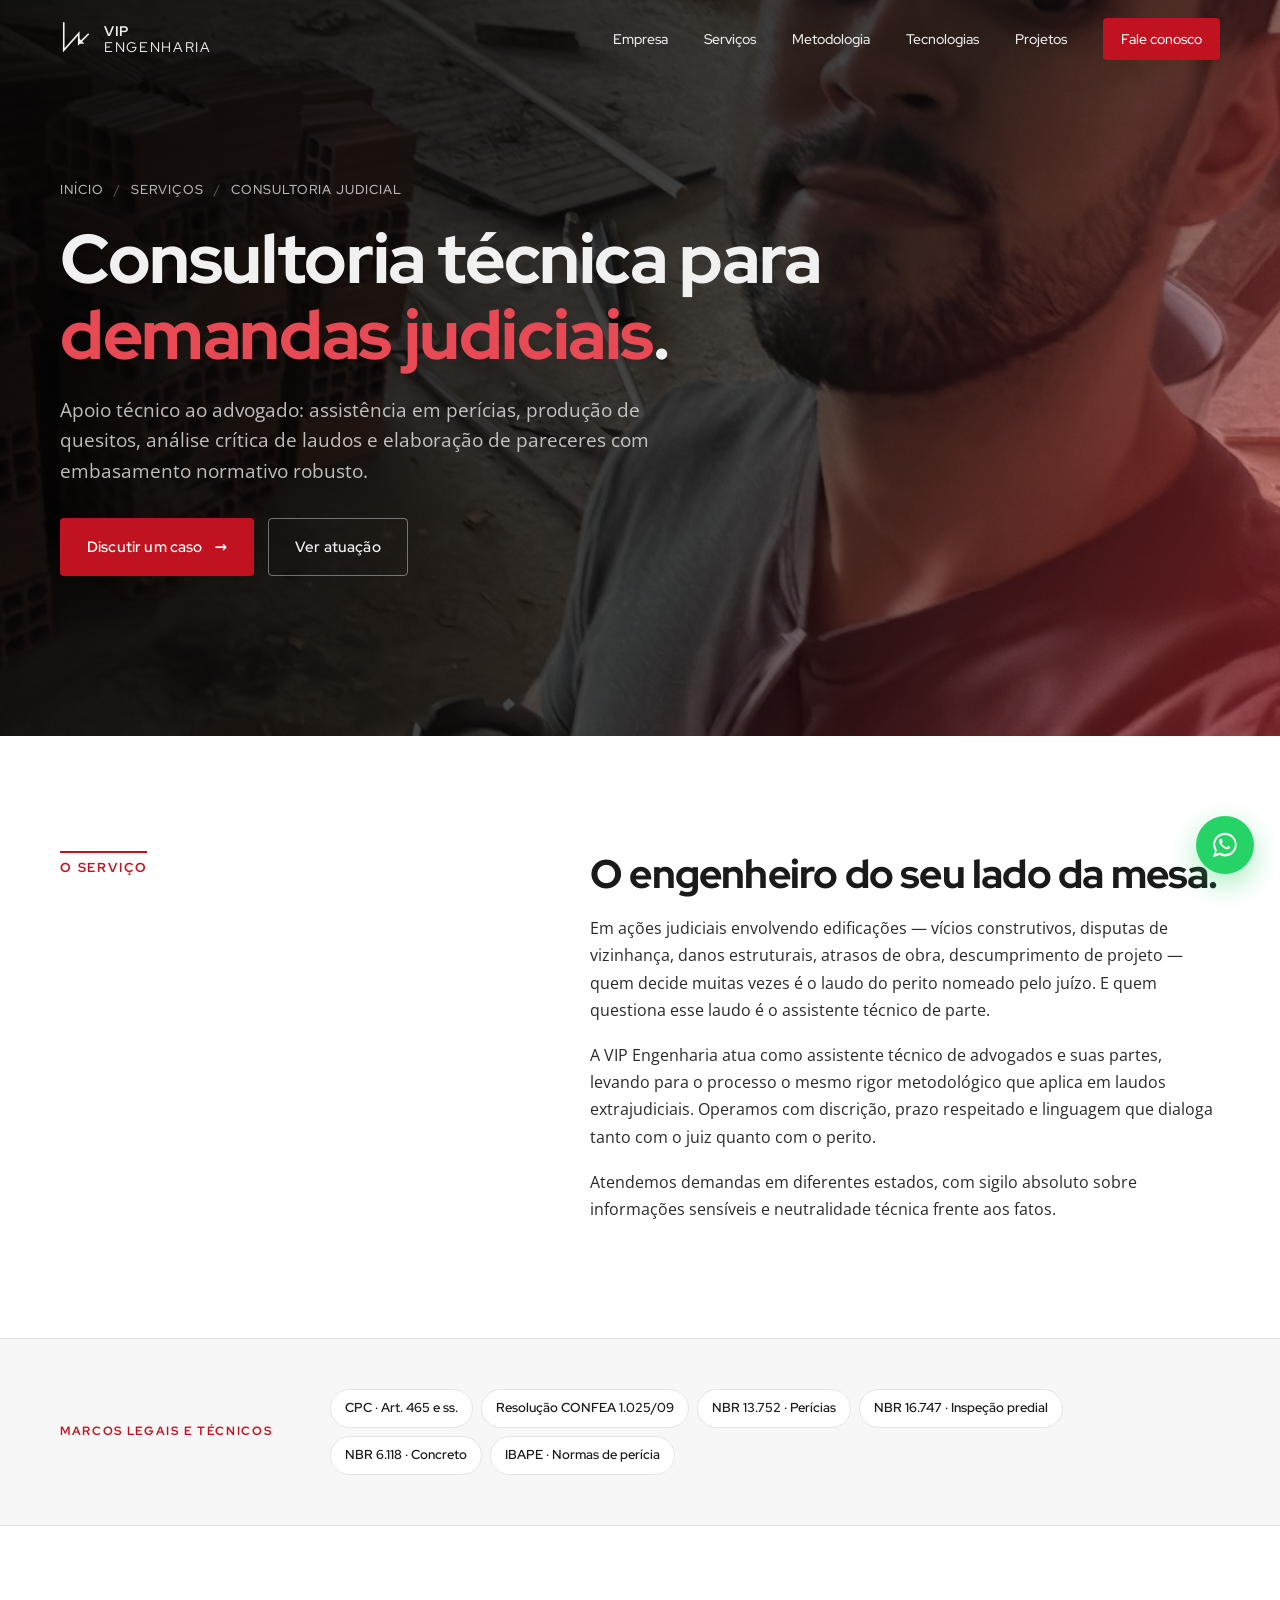
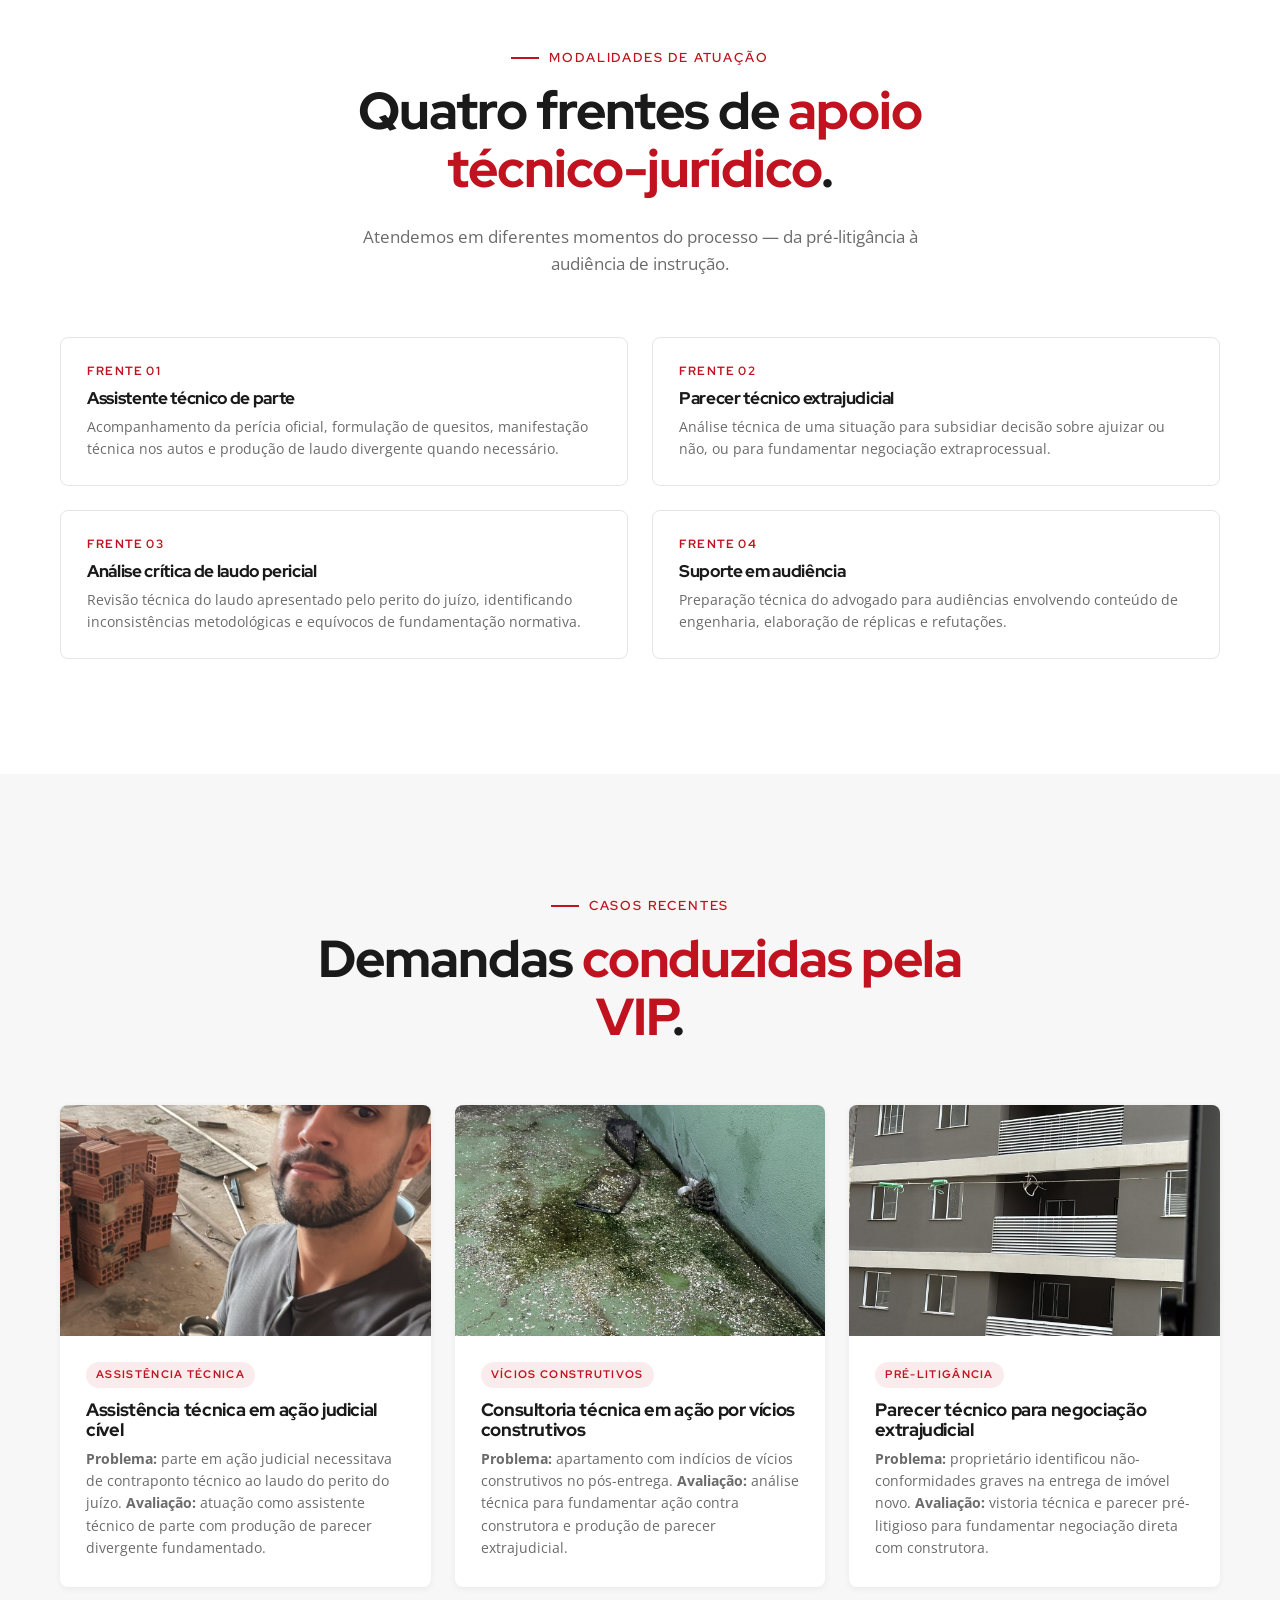
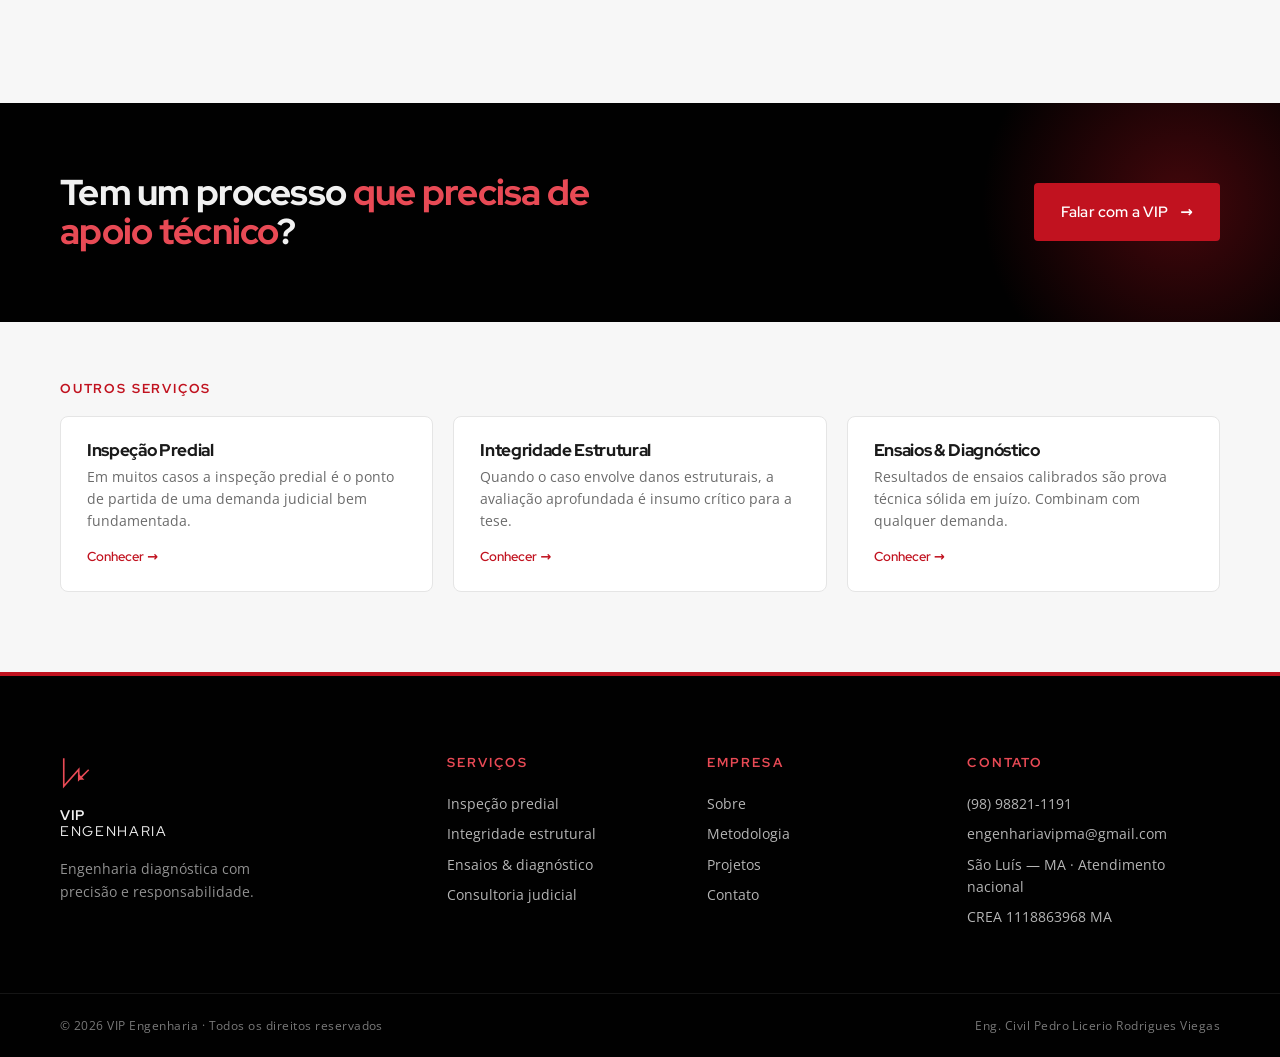
==== servicos/consultoria-judicial.html @ dd9f9fe8 "Add files via upload" ====
<!DOCTYPE html>
<html lang="pt-BR">
<head>
    <meta charset="UTF-8">
    <meta name="viewport" content="width=device-width, initial-scale=1.0">
    <meta name="description" content="Consultoria técnica judicial VIP Engenharia — assistência técnica de parte, pareceres e produção de provas em demandas envolvendo edificações.">
    <title>Consultoria Judicial · VIP Engenharia</title>
    <link rel="preconnect" href="https://fonts.googleapis.com">
    <link rel="preconnect" href="https://fonts.gstatic.com" crossorigin>
    <link href="https://fonts.googleapis.com/css2?family=Red+Hat+Display:wght@300;400;500;600;700;800;900&family=Open+Sans:wght@300;400;500;600;700;800&display=swap" rel="stylesheet">
    <link rel="stylesheet" href="../styles.css">
</head>
<body>

    <header class="site-header is-scrolled" id="siteHeader">
        <div class="container header-inner">
            <a href="../index.html" class="brand" aria-label="VIP Engenharia — início">
                <svg class="brand-mark" viewBox="0 0 64 80" xmlns="http://www.w3.org/2000/svg" aria-hidden="true">
                    <path d="M8 6 L8 64 L40 28 L40 50 L60 30" fill="none" stroke="currentColor" stroke-width="3.5" stroke-linecap="square" stroke-linejoin="miter"/>
                    <path d="M40 50 L52 50 L40 38 Z" fill="currentColor" stroke="none"/>
                </svg>
                <span class="brand-text"><strong>VIP</strong><em>ENGENHARIA</em></span>
            </a>
            <button class="nav-toggle" id="navToggle" aria-label="Abrir menu" aria-expanded="false">
                <span></span><span></span><span></span>
            </button>
            <nav class="site-nav" id="siteNav" aria-label="Principal">
                <a href="../index.html#empresa">Empresa</a>
                <a href="../index.html#servicos">Serviços</a>
                <a href="../index.html#metodologia">Metodologia</a>
                <a href="../index.html#tecnologias">Tecnologias</a>
                <a href="../index.html#projetos">Projetos</a>
                <a href="../index.html#contato" class="nav-cta">Fale conosco</a>
            </nav>
        </div>
    </header>

    <section class="inner-hero">
        <div class="inner-hero-media" aria-hidden="true">
            <img src="../assets/img/proj-cobranca-claro.jpg" alt="">
        </div>
        <div class="container">
            <nav class="breadcrumb" aria-label="Trilha de navegação">
                <a href="../index.html">Início</a>
                <span class="sep">/</span>
                <a href="../index.html#servicos">Serviços</a>
                <span class="sep">/</span>
                <span>Consultoria Judicial</span>
            </nav>
            <h1>Consultoria técnica para <span class="accent">demandas judiciais</span>.</h1>
            <p>Apoio técnico ao advogado: assistência em perícias, produção de quesitos, análise crítica de laudos e elaboração de pareceres com embasamento normativo robusto.</p>
            <div class="hero-actions">
                <a href="../index.html#contato" class="btn btn-primary">Discutir um caso <span class="arrow">→</span></a>
                <a href="#atuacao" class="btn btn-ghost">Ver atuação</a>
            </div>
        </div>
    </section>

    <section class="section" id="atuacao">
        <div class="container copy-grid">
            <div class="col-left"><h3>O serviço</h3></div>
            <div class="col-right">
                <h2>O engenheiro do seu lado da mesa.</h2>
                <p>Em ações judiciais envolvendo edificações — vícios construtivos, disputas de vizinhança, danos estruturais, atrasos de obra, descumprimento de projeto — quem decide muitas vezes é o laudo do perito nomeado pelo juízo. E quem questiona esse laudo é o assistente técnico de parte.</p>
                <p>A VIP Engenharia atua como assistente técnico de advogados e suas partes, levando para o processo o mesmo rigor metodológico que aplica em laudos extrajudiciais. Operamos com discrição, prazo respeitado e linguagem que dialoga tanto com o juiz quanto com o perito.</p>
                <p>Atendemos demandas em diferentes estados, com sigilo absoluto sobre informações sensíveis e neutralidade técnica frente aos fatos.</p>
            </div>
        </div>
    </section>

    <section class="norms-strip">
        <div class="container">
            <h3>Marcos legais e técnicos</h3>
            <ul class="norms-list">
                <li>CPC · Art. 465 e ss.</li>
                <li>Resolução CONFEA 1.025/09</li>
                <li>NBR 13.752 · Perícias</li>
                <li>NBR 16.747 · Inspeção predial</li>
                <li>NBR 6.118 · Concreto</li>
                <li>IBAPE · Normas de perícia</li>
            </ul>
        </div>
    </section>

    <section class="section">
        <div class="container">
            <div class="section-head">
                <p class="section-eyebrow">Modalidades de atuação</p>
                <h2 class="section-title">Quatro frentes de <span class="accent">apoio técnico-jurídico</span>.</h2>
                <p class="section-lead">Atendemos em diferentes momentos do processo — da pré-litigância à audiência de instrução.</p>
            </div>

            <div class="deliverables">
                <div class="deliverable">
                    <div class="deliverable-num">FRENTE 01</div>
                    <h4>Assistente técnico de parte</h4>
                    <p>Acompanhamento da perícia oficial, formulação de quesitos, manifestação técnica nos autos e produção de laudo divergente quando necessário.</p>
                </div>
                <div class="deliverable">
                    <div class="deliverable-num">FRENTE 02</div>
                    <h4>Parecer técnico extrajudicial</h4>
                    <p>Análise técnica de uma situação para subsidiar decisão sobre ajuizar ou não, ou para fundamentar negociação extraprocessual.</p>
                </div>
                <div class="deliverable">
                    <div class="deliverable-num">FRENTE 03</div>
                    <h4>Análise crítica de laudo pericial</h4>
                    <p>Revisão técnica do laudo apresentado pelo perito do juízo, identificando inconsistências metodológicas e equívocos de fundamentação normativa.</p>
                </div>
                <div class="deliverable">
                    <div class="deliverable-num">FRENTE 04</div>
                    <h4>Suporte em audiência</h4>
                    <p>Preparação técnica do advogado para audiências envolvendo conteúdo de engenharia, elaboração de réplicas e refutações.</p>
                </div>
            </div>
        </div>
    </section>

    <section class="section section-projects" style="background: var(--c-mist)">
        <div class="container">
            <div class="section-head">
                <p class="section-eyebrow">Casos recentes</p>
                <h2 class="section-title">Demandas <span class="accent">conduzidas pela VIP</span>.</h2>
            </div>
            <div class="projects-grid">
                <article class="project">
                    <div class="project-img"><img src="../assets/img/proj-cobranca-claro.jpg" alt=""></div>
                    <div class="project-meta">
                        <span class="project-tag">Assistência técnica</span>
                        <h3>Assistência técnica em ação judicial cível</h3>
                        <p><strong>Problema:</strong> parte em ação judicial necessitava de contraponto técnico ao laudo do perito do juízo. <strong>Avaliação:</strong> atuação como assistente técnico de parte com produção de parecer divergente fundamentado.</p>
                    </div>
                </article>
                <article class="project">
                    <div class="project-img"><img src="../assets/img/proj-reforco-apto.jpg" alt=""></div>
                    <div class="project-meta">
                        <span class="project-tag">Vícios construtivos</span>
                        <h3>Consultoria técnica em ação por vícios construtivos</h3>
                        <p><strong>Problema:</strong> apartamento com indícios de vícios construtivos no pós-entrega. <strong>Avaliação:</strong> análise técnica para fundamentar ação contra construtora e produção de parecer extrajudicial.</p>
                    </div>
                </article>
                <article class="project">
                    <div class="project-img"><img src="../assets/img/proj-vistoria-entrega.jpg" alt=""></div>
                    <div class="project-meta">
                        <span class="project-tag">Pré-litigância</span>
                        <h3>Parecer técnico para negociação extrajudicial</h3>
                        <p><strong>Problema:</strong> proprietário identificou não-conformidades graves na entrega de imóvel novo. <strong>Avaliação:</strong> vistoria técnica e parecer pré-litigioso para fundamentar negociação direta com construtora.</p>
                    </div>
                </article>
            </div>
        </div>
    </section>

    <section class="cta-banner">
        <div class="container">
            <h2>Tem um processo <span class="accent">que precisa de apoio técnico</span>?</h2>
            <a href="../index.html#contato" class="btn btn-primary">Falar com a VIP <span class="arrow">→</span></a>
        </div>
    </section>

    <section class="related">
        <div class="container">
            <h3>Outros serviços</h3>
            <div class="related-grid">
                <a href="inspecao-predial.html" class="related-card">
                    <h4>Inspeção Predial</h4>
                    <p>Em muitos casos a inspeção predial é o ponto de partida de uma demanda judicial bem fundamentada.</p>
                    <span>Conhecer →</span>
                </a>
                <a href="integridade-estrutural.html" class="related-card">
                    <h4>Integridade Estrutural</h4>
                    <p>Quando o caso envolve danos estruturais, a avaliação aprofundada é insumo crítico para a tese.</p>
                    <span>Conhecer →</span>
                </a>
                <a href="ensaios-diagnostico.html" class="related-card">
                    <h4>Ensaios &amp; Diagnóstico</h4>
                    <p>Resultados de ensaios calibrados são prova técnica sólida em juízo. Combinam com qualquer demanda.</p>
                    <span>Conhecer →</span>
                </a>
            </div>
        </div>
    </section>

    <footer class="site-footer">
        <div class="container footer-inner">
            <div class="footer-brand">
                <svg class="brand-mark" viewBox="0 0 64 80" xmlns="http://www.w3.org/2000/svg" aria-hidden="true">
                    <path d="M8 6 L8 64 L40 28 L40 50 L60 30" fill="none" stroke="currentColor" stroke-width="3.5" stroke-linecap="square" stroke-linejoin="miter"/>
                    <path d="M40 50 L52 50 L40 38 Z" fill="currentColor" stroke="none"/>
                </svg>
                <span class="brand-text"><strong>VIP</strong><em>ENGENHARIA</em></span>
                <p class="footer-tagline">Engenharia diagnóstica com precisão e responsabilidade.</p>
            </div>
            <div class="footer-col">
                <h5>Serviços</h5>
                <a href="inspecao-predial.html">Inspeção predial</a>
                <a href="integridade-estrutural.html">Integridade estrutural</a>
                <a href="ensaios-diagnostico.html">Ensaios &amp; diagnóstico</a>
                <a href="consultoria-judicial.html">Consultoria judicial</a>
            </div>
            <div class="footer-col">
                <h5>Empresa</h5>
                <a href="../index.html#empresa">Sobre</a>
                <a href="../index.html#metodologia">Metodologia</a>
                <a href="../index.html#projetos">Projetos</a>
                <a href="../index.html#contato">Contato</a>
            </div>
            <div class="footer-col">
                <h5>Contato</h5>
                <a href="https://wa.me/5598988211191">(98) 98821-1191</a>
                <a href="mailto:engenhariavipma@gmail.com">engenhariavipma@gmail.com</a>
                <span>São Luís — MA · Atendimento nacional</span>
                <span>CREA 1118863968 MA</span>
            </div>
        </div>
        <div class="footer-bottom">
            <div class="container">
                <span>&copy; <span id="year">2026</span> VIP Engenharia · Todos os direitos reservados</span>
                <span>Eng. Civil Pedro Licerio Rodrigues Viegas</span>
            </div>
        </div>
    </footer>

    <a href="https://wa.me/5598988211191" class="floating-wa" aria-label="Falar no WhatsApp">
        <svg viewBox="0 0 32 32" fill="currentColor" aria-hidden="true"><path d="M16 3C9 3 3.5 8.5 3.5 15.4c0 2.4.7 4.7 1.9 6.7L3 29l7.2-2.3c1.8 1 3.8 1.5 5.8 1.5 7 0 12.5-5.5 12.5-12.4S23 3 16 3zm0 22.6c-1.9 0-3.7-.5-5.3-1.5l-.4-.2-4.3 1.4 1.4-4.1-.3-.4a10.1 10.1 0 01-1.6-5.4c0-5.6 4.6-10.2 10.5-10.2s10.5 4.6 10.5 10.2-4.6 10.2-10.5 10.2zm5.8-7.6c-.3-.2-1.9-.9-2.2-1s-.5-.2-.7.2c-.2.3-.8 1-1 1.2-.2.2-.4.2-.7.1-.3-.2-1.4-.5-2.6-1.6-1-.9-1.6-1.9-1.8-2.3-.2-.3 0-.5.1-.7.1-.1.3-.4.4-.5.1-.2.2-.3.3-.5.1-.2 0-.4 0-.5l-1-2.4c-.3-.6-.5-.5-.7-.5h-.6c-.2 0-.5.1-.8.4s-1 1-1 2.4 1 2.8 1.2 3 2.1 3.2 5 4.5c.7.3 1.3.5 1.7.6.7.2 1.3.2 1.8.1.6-.1 1.9-.8 2.1-1.5.3-.7.3-1.3.2-1.5-.1-.1-.3-.2-.6-.3z"/></svg>
    </a>

    <script src="../script.js"></script>
</body>
</html>
---- styles.css ----
/* ==========================================================================
   VIP ENGENHARIA — stylesheet
   Paleta:  Vermelho forte #C1121F · Preto intenso #010101 · Branco intenso #F1F1F1
   Tipografia: Red Hat Display (display) + Open Sans (corpo)
   ========================================================================== */

:root {
    /* Brand */
    --c-red:        #C1121F;
    --c-red-dark:   #9c0e18;
    --c-red-soft:   #e84a55;
    --c-black:      #010101;
    --c-ink:        #1a1a1a;
    --c-graphite:   #2a2a2a;
    --c-white:      #F1F1F1;
    --c-paper:      #ffffff;
    --c-mist:       #f7f7f7;
    --c-line:       #e5e5e5;
    --c-line-soft:  #ededed;
    --c-muted:      #6b6b6b;
    --c-muted-2:    #8a8a8a;

    /* Spacing & sizing */
    --container:    1240px;
    --gutter:       clamp(20px, 4vw, 40px);
    --section-y:    clamp(72px, 9vw, 130px);
    --radius-sm:    4px;
    --radius:       8px;
    --radius-lg:    16px;

    /* Type */
    --ff-display: 'Red Hat Display', system-ui, -apple-system, Segoe UI, sans-serif;
    --ff-body:    'Open Sans', system-ui, -apple-system, Segoe UI, sans-serif;

    /* Shadows */
    --shadow-sm:  0 2px 6px rgba(0,0,0,.06);
    --shadow:     0 8px 24px rgba(0,0,0,.08);
    --shadow-lg:  0 24px 60px rgba(0,0,0,.18);

    --ease: cubic-bezier(.2,.7,.1,1);
}

/* Reset --------------------------------------------------------------------*/
*, *::before, *::after { box-sizing: border-box; }
html { scroll-behavior: smooth; -webkit-text-size-adjust: 100%; }
body {
    margin: 0;
    font-family: var(--ff-body);
    font-size: 16px;
    line-height: 1.6;
    color: var(--c-ink);
    background: var(--c-paper);
    -webkit-font-smoothing: antialiased;
}
img { max-width: 100%; display: block; }
button { font-family: inherit; cursor: pointer; border: 0; background: none; }
a { color: inherit; text-decoration: none; }
ul, ol { padding: 0; margin: 0; list-style: none; }
h1, h2, h3, h4, h5 {
    font-family: var(--ff-display);
    font-weight: 800;
    margin: 0 0 .4em;
    line-height: 1.1;
    letter-spacing: -.02em;
    color: var(--c-ink);
}
p { margin: 0 0 1em; }

.container {
    width: 100%;
    max-width: var(--container);
    margin: 0 auto;
    padding-left: var(--gutter);
    padding-right: var(--gutter);
}

/* Generic eyebrow / titles -------------------------------------------------*/
.section { padding: var(--section-y) 0; position: relative; }
.section-eyebrow {
    display: inline-flex;
    align-items: center;
    gap: 10px;
    font-family: var(--ff-display);
    font-size: 13px;
    font-weight: 600;
    letter-spacing: .14em;
    text-transform: uppercase;
    color: var(--c-red);
    margin: 0 0 14px;
}
.section-eyebrow::before {
    content: "";
    width: 28px; height: 2px;
    background: var(--c-red);
}
.section-eyebrow.on-dark { color: var(--c-red-soft); }
.section-eyebrow.on-dark::before { background: var(--c-red-soft); }

.section-title {
    font-size: clamp(30px, 4.2vw, 52px);
    font-weight: 800;
    color: var(--c-ink);
    max-width: 18ch;
    margin-bottom: .5em;
}
.section-title.on-dark { color: var(--c-white); }
.section-title .accent { color: var(--c-red); }
.section-title .accent-light { color: var(--c-red-soft); }

.section-lead {
    font-size: clamp(15px, 1.4vw, 17px);
    color: var(--c-muted);
    max-width: 56ch;
}
.section-lead.on-dark { color: rgba(241,241,241,.75); }

.section-head { max-width: 760px; margin: 0 auto 60px; text-align: center; }
.section-head .section-eyebrow { justify-content: center; }
.section-head .section-title { margin-left: auto; margin-right: auto; }
.section-head .section-lead { margin-left: auto; margin-right: auto; }
.section-head--inline {
    display: grid;
    grid-template-columns: 1.2fr 1fr;
    gap: 60px;
    align-items: end;
    text-align: left;
    max-width: none;
    margin: 0 0 60px;
}
.section-head--inline .section-eyebrow { justify-content: flex-start; }
.section-head--inline .section-title { max-width: 14ch; margin: 0 0 .3em; }
.section-head--inline .section-lead { margin: 0; }

@media (max-width: 800px) {
    .section-head--inline { grid-template-columns: 1fr; gap: 20px; }
}

/* Buttons -----------------------------------------------------------------*/
.btn {
    display: inline-flex;
    align-items: center;
    gap: 12px;
    font-family: var(--ff-display);
    font-weight: 600;
    font-size: 15px;
    letter-spacing: .01em;
    padding: 16px 26px;
    border-radius: var(--radius-sm);
    transition: all .25s var(--ease);
    border: 1px solid transparent;
    cursor: pointer;
}
.btn .arrow { transition: transform .3s var(--ease); display: inline-block; }
.btn:hover .arrow { transform: translateX(4px); }
.btn-primary {
    background: var(--c-red);
    color: #fff;
}
.btn-primary:hover { background: var(--c-red-dark); }
.btn-ghost {
    background: transparent;
    color: var(--c-white);
    border-color: rgba(255,255,255,.4);
}
.btn-ghost:hover { background: rgba(255,255,255,.1); border-color: #fff; }
.btn-block { width: 100%; justify-content: center; }

/* ==========================================================================
   HEADER
   ========================================================================== */
.site-header {
    position: fixed;
    top: 0; left: 0; right: 0;
    z-index: 100;
    padding: 18px 0;
    transition: background .3s var(--ease), padding .3s var(--ease), box-shadow .3s var(--ease);
}
.site-header::before {
    content: "";
    position: absolute; inset: 0;
    background: rgba(1,1,1,.0);
    backdrop-filter: blur(0);
    transition: background .3s var(--ease), backdrop-filter .3s var(--ease);
    pointer-events: none;
}
.site-header.is-scrolled {
    padding: 10px 0;
}
.site-header.is-scrolled::before {
    background: rgba(255,255,255,.96);
    backdrop-filter: blur(8px);
    box-shadow: 0 4px 20px rgba(0,0,0,.06);
}

.header-inner {
    display: flex;
    align-items: center;
    justify-content: space-between;
    gap: 30px;
    position: relative;
    z-index: 1;
}
.brand {
    display: inline-flex;
    align-items: center;
    gap: 14px;
    color: var(--c-white);
    transition: color .3s var(--ease);
}
.site-header.is-scrolled .brand { color: var(--c-red); }
.brand-mark {
    width: 30px; height: 38px;
    flex-shrink: 0;
    color: currentColor;
}
.brand-text {
    font-family: var(--ff-display);
    line-height: 1;
    display: inline-flex;
    flex-direction: column;
    letter-spacing: .04em;
}
.brand-text strong { font-weight: 700; font-size: 14px; font-style: normal; }
.brand-text em {
    font-weight: 400; font-size: 14px; font-style: normal;
    letter-spacing: .12em;
    margin-top: 2px;
}

/* Nav */
.site-nav {
    display: flex;
    align-items: center;
    gap: 36px;
}
.site-nav a {
    font-family: var(--ff-display);
    font-size: 14px;
    font-weight: 500;
    color: var(--c-white);
    position: relative;
    padding: 6px 0;
    transition: color .25s var(--ease);
}
.site-header.is-scrolled .site-nav a { color: var(--c-ink); }
.site-nav a::after {
    content: "";
    position: absolute;
    left: 0; right: 100%;
    bottom: 0;
    height: 2px;
    background: var(--c-red);
    transition: right .3s var(--ease);
}
.site-nav a:hover::after { right: 0; }
.site-nav a:hover { color: var(--c-red); }

.nav-cta {
    background: var(--c-red);
    color: #fff !important;
    padding: 10px 18px !important;
    border-radius: 4px;
}
.nav-cta::after { display: none; }
.nav-cta:hover { background: var(--c-red-dark); }
.site-header.is-scrolled .nav-cta { color: #fff !important; }

/* Mobile toggle */
.nav-toggle {
    display: none;
    width: 40px; height: 40px;
    flex-direction: column;
    justify-content: center;
    align-items: center;
    gap: 5px;
    color: var(--c-white);
}
.site-header.is-scrolled .nav-toggle { color: var(--c-ink); }
.nav-toggle span {
    display: block;
    width: 24px; height: 2px;
    background: currentColor;
    transition: transform .3s var(--ease), opacity .2s;
}
.nav-toggle.is-open span:nth-child(1) { transform: translateY(7px) rotate(45deg); }
.nav-toggle.is-open span:nth-child(2) { opacity: 0; }
.nav-toggle.is-open span:nth-child(3) { transform: translateY(-7px) rotate(-45deg); }

@media (max-width: 960px) {
    .nav-toggle { display: flex; }
    .site-nav {
        position: absolute;
        top: 100%; left: 0; right: 0;
        flex-direction: column;
        gap: 0;
        background: #fff;
        box-shadow: 0 16px 40px rgba(0,0,0,.1);
        padding: 16px 0;
        max-height: 0; overflow: hidden;
        transition: max-height .35s var(--ease);
    }
    .site-nav.is-open { max-height: 500px; }
    .site-nav a {
        color: var(--c-ink) !important;
        padding: 14px var(--gutter);
        width: 100%;
        border-bottom: 1px solid var(--c-line-soft);
    }
    .site-nav a::after { display: none; }
    .nav-cta {
        margin: 12px var(--gutter);
        text-align: center;
    }
}

/* ==========================================================================
   HERO
   ========================================================================== */
.hero {
    position: relative;
    min-height: 100vh;
    color: var(--c-white);
    display: flex;
    align-items: center;
    overflow: hidden;
    padding-top: 120px;
    padding-bottom: 80px;
}
.hero-media {
    position: absolute; inset: 0;
    z-index: 0;
}
.hero-media img {
    position: absolute; inset: 0;
    width: 100%; height: 100%;
    object-fit: cover;
    object-position: center;
    filter: grayscale(.2) contrast(1.05);
}
.hero-overlay {
    position: absolute; inset: 0;
    background:
        linear-gradient(120deg, rgba(1,1,1,.92) 0%, rgba(1,1,1,.7) 50%, rgba(193,18,31,.4) 100%);
}
.hero-pattern {
    position: absolute; inset: 0;
    background-image:
        linear-gradient(rgba(255,255,255,.04) 1px, transparent 1px),
        linear-gradient(90deg, rgba(255,255,255,.04) 1px, transparent 1px);
    background-size: 60px 60px;
    mix-blend-mode: overlay;
}

.hero-content {
    position: relative;
    z-index: 1;
    max-width: 880px;
}
.eyebrow {
    display: inline-flex;
    align-items: center;
    gap: 10px;
    font-family: var(--ff-display);
    font-size: 13px;
    font-weight: 500;
    letter-spacing: .14em;
    text-transform: uppercase;
    color: rgba(255,255,255,.85);
    margin: 0 0 24px;
    padding: 8px 16px;
    border: 1px solid rgba(255,255,255,.2);
    border-radius: 999px;
    backdrop-filter: blur(4px);
}
.eyebrow-dot {
    width: 8px; height: 8px;
    background: var(--c-red-soft);
    border-radius: 50%;
    box-shadow: 0 0 0 0 rgba(232,74,85,.5);
    animation: pulse 2s infinite;
}
@keyframes pulse {
    0%,100% { box-shadow: 0 0 0 0 rgba(232,74,85,.5); }
    70% { box-shadow: 0 0 0 10px rgba(232,74,85,0); }
}

.hero-title {
    font-size: clamp(40px, 6.4vw, 84px);
    font-weight: 800;
    line-height: 1;
    letter-spacing: -.025em;
    margin: 0 0 28px;
    color: var(--c-white);
}
.hero-title .accent { color: var(--c-red-soft); }

.hero-lead {
    font-size: clamp(16px, 1.5vw, 19px);
    color: rgba(241,241,241,.8);
    max-width: 60ch;
    margin: 0 0 36px;
}

.hero-actions {
    display: flex;
    flex-wrap: wrap;
    gap: 14px;
    margin-bottom: 70px;
}

.hero-meta {
    display: grid;
    grid-template-columns: repeat(3, 1fr);
    gap: 30px;
    padding-top: 30px;
    border-top: 1px solid rgba(255,255,255,.15);
    max-width: 600px;
}
.hero-meta div { display: flex; flex-direction: column; gap: 4px; }
.hero-meta strong {
    font-family: var(--ff-display);
    font-size: 12px;
    font-weight: 600;
    letter-spacing: .12em;
    text-transform: uppercase;
    color: var(--c-red-soft);
}
.hero-meta span {
    font-size: 14px;
    color: var(--c-white);
    font-weight: 500;
}

@media (max-width: 600px) {
    .hero-meta { grid-template-columns: 1fr 1fr; gap: 20px; }
}

/* Scroll cue */
.hero-scroll {
    position: absolute;
    bottom: 30px; left: 50%;
    transform: translateX(-50%);
    width: 26px; height: 42px;
    border: 2px solid rgba(255,255,255,.3);
    border-radius: 14px;
    z-index: 2;
}
.hero-scroll span {
    position: absolute;
    top: 8px; left: 50%;
    width: 4px; height: 8px;
    margin-left: -2px;
    background: var(--c-red-soft);
    border-radius: 2px;
    animation: scrollDown 1.8s infinite;
}
@keyframes scrollDown {
    0% { transform: translateY(0); opacity: 1; }
    80% { transform: translateY(14px); opacity: 0; }
    100% { transform: translateY(0); opacity: 0; }
}

/* ==========================================================================
   STATS BAR
   ========================================================================== */
.stats-bar {
    background: var(--c-black);
    padding: 60px 0;
    border-top: 4px solid var(--c-red);
}
.stats-grid {
    display: grid;
    grid-template-columns: repeat(4, 1fr);
    gap: 30px;
}
.stat {
    display: flex;
    flex-direction: column;
    align-items: flex-start;
    color: var(--c-white);
    position: relative;
    padding-left: 24px;
}
.stat::before {
    content: "";
    position: absolute;
    left: 0; top: 8px; bottom: 8px;
    width: 3px; background: var(--c-red);
}
.stat-num {
    font-family: var(--ff-display);
    font-size: clamp(40px, 5vw, 64px);
    font-weight: 800;
    line-height: 1;
    color: var(--c-white);
    letter-spacing: -.02em;
}
.stat-suffix {
    font-family: var(--ff-display);
    font-size: clamp(28px, 3.5vw, 48px);
    font-weight: 700;
    color: var(--c-red);
    margin-left: 2px;
}
.stat-label {
    margin-top: 10px;
    font-size: 14px;
    color: rgba(241,241,241,.7);
}

@media (max-width: 800px) {
    .stats-grid { grid-template-columns: 1fr 1fr; gap: 28px; }
}

/* ==========================================================================
   ABOUT
   ========================================================================== */
.section-about { background: var(--c-paper); }
.two-col {
    display: grid;
    grid-template-columns: 1.05fr 1fr;
    gap: 80px;
    align-items: center;
}
@media (max-width: 960px) {
    .two-col { grid-template-columns: 1fr; gap: 50px; }
}

.col-text .lead {
    font-size: 17px;
    color: var(--c-graphite);
}

.pill-list {
    display: flex;
    flex-wrap: wrap;
    gap: 8px;
    margin: 30px 0;
}
.pill-list li {
    font-family: var(--ff-display);
    font-size: 13px;
    font-weight: 600;
    letter-spacing: .04em;
    padding: 8px 14px;
    border: 1px solid var(--c-line);
    border-radius: 999px;
    color: var(--c-ink);
    background: var(--c-mist);
}
.signature-block {
    padding-top: 24px;
    border-top: 1px solid var(--c-line);
    margin-top: 30px;
}
.sig-name {
    font-family: var(--ff-display);
    font-weight: 700;
    color: var(--c-ink);
    font-size: 17px;
}
.sig-role {
    font-size: 13px;
    color: var(--c-muted);
    letter-spacing: .04em;
    margin-top: 4px;
}

.col-visual { position: relative; }
.visual-card {
    position: relative;
    border-radius: var(--radius-lg);
    overflow: hidden;
    box-shadow: var(--shadow-lg);
}
.visual-card img {
    width: 100%; height: 540px;
    object-fit: cover;
}
.visual-badge {
    position: absolute;
    bottom: 24px; left: 24px;
    background: var(--c-red);
    color: #fff;
    padding: 16px 22px;
    border-radius: var(--radius);
    display: flex;
    flex-direction: column;
}
.badge-num {
    font-family: var(--ff-display);
    font-weight: 800;
    font-size: 28px;
    line-height: 1;
}
.badge-text {
    font-size: 12px;
    opacity: .9;
    margin-top: 4px;
    letter-spacing: .06em;
    text-transform: uppercase;
}

.visual-quote {
    position: absolute;
    right: -20px; top: 30px;
    background: #fff;
    padding: 22px 24px;
    border-left: 4px solid var(--c-red);
    box-shadow: var(--shadow);
    max-width: 280px;
    border-radius: 4px;
}
.visual-quote p {
    margin: 0;
    font-family: var(--ff-display);
    font-style: italic;
    font-size: 15px;
    color: var(--c-ink);
    line-height: 1.5;
}
@media (max-width: 1024px) {
    .visual-quote { position: static; margin-top: 24px; max-width: none; right: auto; }
    .visual-card img { height: 420px; }
}

/* ==========================================================================
   SERVICES
   ========================================================================== */
.section-services {
    background: var(--c-mist);
    position: relative;
    overflow: hidden;
}
.section-services::before {
    content: "";
    position: absolute;
    top: 0; right: -100px;
    width: 400px; height: 400px;
    background: radial-gradient(circle, rgba(193,18,31,.05) 0%, transparent 70%);
    z-index: 0;
}
.services-grid {
    display: grid;
    grid-template-columns: repeat(3, 1fr);
    gap: 24px;
    position: relative;
    z-index: 1;
}
.services-grid--4 {
    grid-template-columns: repeat(4, 1fr);
}
@media (max-width: 1100px) {
    .services-grid--4 { grid-template-columns: repeat(2, 1fr); }
}
@media (max-width: 980px) {
    .services-grid { grid-template-columns: 1fr; }
}
@media (max-width: 600px) {
    .services-grid--4 { grid-template-columns: 1fr; }
}

.service-card {
    background: #fff;
    border-radius: var(--radius);
    padding: 40px 36px;
    border-top: 4px solid transparent;
    transition: all .35s var(--ease);
    position: relative;
    box-shadow: var(--shadow-sm);
    display: flex;
    flex-direction: column;
}
.service-card:hover {
    border-top-color: var(--c-red);
    transform: translateY(-6px);
    box-shadow: var(--shadow);
}
.service-card--featured {
    background: var(--c-black);
    border-top-color: var(--c-red);
}
.service-card--featured h3,
.service-card--featured p,
.service-card--featured .service-bullets li,
.service-card--featured .service-link { color: var(--c-white); }
.service-card--featured .service-num { color: var(--c-red-soft); }
.service-card--featured .service-icon { background: rgba(193,18,31,.18); color: var(--c-red-soft); }
.service-card--featured .service-bullets li::before { background: var(--c-red-soft); }
.service-card--featured:hover { transform: translateY(-6px); }

.service-num {
    font-family: var(--ff-display);
    font-size: 14px;
    font-weight: 700;
    color: var(--c-red);
    letter-spacing: .12em;
    margin-bottom: 18px;
}
.service-icon {
    width: 56px; height: 56px;
    border-radius: 12px;
    background: rgba(193,18,31,.08);
    color: var(--c-red);
    display: flex;
    align-items: center;
    justify-content: center;
    margin-bottom: 22px;
}
.service-icon svg { width: 28px; height: 28px; }

.service-card h3 {
    font-size: 22px;
    margin-bottom: 12px;
}
.service-card > p {
    color: var(--c-muted);
    font-size: 15px;
    margin-bottom: 22px;
    flex-grow: 0;
}
.service-bullets {
    margin-bottom: 26px;
    flex-grow: 1;
}
.service-bullets li {
    position: relative;
    padding-left: 22px;
    font-size: 14px;
    color: var(--c-graphite);
    margin-bottom: 8px;
}
.service-bullets li::before {
    content: "";
    position: absolute;
    left: 0; top: 9px;
    width: 12px; height: 2px;
    background: var(--c-red);
}
.service-link {
    font-family: var(--ff-display);
    font-weight: 600;
    font-size: 14px;
    color: var(--c-red);
    display: inline-flex;
    align-items: center;
    gap: 8px;
    margin-top: auto;
    transition: gap .25s var(--ease);
}
.service-link:hover { gap: 14px; }

.services-extra {
    margin-top: 50px;
    text-align: center;
    padding: 26px 30px;
    background: #fff;
    border: 1px dashed var(--c-line);
    border-radius: var(--radius);
    position: relative;
    z-index: 1;
}
.services-extra p { margin: 0; color: var(--c-muted); font-size: 15px; }
.services-extra span {
    color: var(--c-ink);
    font-weight: 600;
    border-bottom: 1px dotted var(--c-red);
    padding-bottom: 1px;
    margin: 0 4px;
}

/* ==========================================================================
   METHOD
   ========================================================================== */
.section-method { background: var(--c-paper); }
.method-list {
    counter-reset: method;
    display: grid;
    grid-template-columns: repeat(4, 1fr);
    gap: 24px;
    position: relative;
}
.method-list::before {
    content: "";
    position: absolute;
    left: 0; right: 0;
    top: 28px;
    height: 1px;
    background: var(--c-line);
    z-index: 0;
}
.method-list li {
    position: relative;
    padding-top: 0;
    z-index: 1;
}
.step-num {
    display: inline-flex;
    align-items: center;
    justify-content: center;
    width: 56px; height: 56px;
    background: #fff;
    border: 2px solid var(--c-red);
    border-radius: 50%;
    color: var(--c-red);
    font-family: var(--ff-display);
    font-weight: 800;
    font-size: 18px;
    margin-bottom: 22px;
    transition: all .3s var(--ease);
}
.method-list li:hover .step-num {
    background: var(--c-red);
    color: #fff;
    transform: scale(1.05);
}
.method-list h3 {
    font-size: 19px;
    margin-bottom: 10px;
}
.method-list p {
    font-size: 14px;
    color: var(--c-muted);
    margin: 0;
}
@media (max-width: 900px) {
    .method-list { grid-template-columns: 1fr 1fr; }
    .method-list::before { display: none; }
}
@media (max-width: 540px) {
    .method-list { grid-template-columns: 1fr; }
}

/* ==========================================================================
   TECH
   ========================================================================== */
.section-tech {
    background: var(--c-black);
    color: var(--c-white);
    position: relative;
    overflow: hidden;
}
.section-tech::before {
    content: "";
    position: absolute;
    inset: 0;
    background-image:
        linear-gradient(rgba(255,255,255,.03) 1px, transparent 1px),
        linear-gradient(90deg, rgba(255,255,255,.03) 1px, transparent 1px);
    background-size: 60px 60px;
}
.section-tech .section-eyebrow { color: var(--c-red-soft); }
.section-tech .section-eyebrow::before { background: var(--c-red-soft); }
.section-tech .section-title { color: var(--c-white); }
.section-tech .section-title .accent { color: var(--c-red-soft); }
.section-tech .section-lead { color: rgba(241,241,241,.7); }

.tech-grid {
    position: relative;
    display: grid;
    grid-template-columns: repeat(3, 1fr);
    gap: 1px;
    background: rgba(255,255,255,.08);
    border: 1px solid rgba(255,255,255,.08);
}
.tech-item {
    background: var(--c-black);
    padding: 36px 30px;
    transition: background .3s var(--ease);
}
.tech-item:hover { background: #131313; }
.tech-icon {
    width: 48px; height: 48px;
    color: var(--c-red-soft);
    margin-bottom: 18px;
}
.tech-icon svg { width: 100%; height: 100%; }
.tech-item h4 {
    font-family: var(--ff-display);
    font-size: 17px;
    font-weight: 700;
    color: var(--c-white);
    margin-bottom: 8px;
}
.tech-item p {
    color: rgba(241,241,241,.65);
    font-size: 14px;
    margin: 0;
}
@media (max-width: 900px) {
    .tech-grid { grid-template-columns: 1fr 1fr; }
}
@media (max-width: 560px) {
    .tech-grid { grid-template-columns: 1fr; }
}

/* ==========================================================================
   PROJECTS
   ========================================================================== */
.section-projects { background: var(--c-mist); }
.projects-grid {
    display: grid;
    grid-template-columns: repeat(3, 1fr);
    gap: 24px;
}
@media (max-width: 980px) { .projects-grid { grid-template-columns: 1fr 1fr; } }
@media (max-width: 600px) { .projects-grid { grid-template-columns: 1fr; } }

.project {
    background: #fff;
    border-radius: var(--radius);
    overflow: hidden;
    box-shadow: var(--shadow-sm);
    transition: transform .35s var(--ease), box-shadow .35s var(--ease);
    cursor: pointer;
}
.project:hover {
    transform: translateY(-6px);
    box-shadow: var(--shadow);
}
.project-img {
    overflow: hidden;
    aspect-ratio: 16/10;
    background: #ddd;
}
.project-img img {
    width: 100%; height: 100%;
    object-fit: cover;
    transition: transform .6s var(--ease);
}
.project:hover .project-img img { transform: scale(1.06); }
.project-meta { padding: 24px 26px 28px; }
.project-tag {
    display: inline-block;
    font-family: var(--ff-display);
    font-size: 11px;
    font-weight: 700;
    letter-spacing: .12em;
    text-transform: uppercase;
    color: var(--c-red);
    background: rgba(193,18,31,.08);
    padding: 4px 10px;
    border-radius: 999px;
    margin-bottom: 12px;
}
.project h3 {
    font-size: 18px;
    margin-bottom: 8px;
}
.project p {
    font-size: 14px;
    color: var(--c-muted);
    margin: 0;
}

/* ==========================================================================
   SECTORS
   ========================================================================== */
.section-sectors { background: var(--c-paper); }
.sectors-grid {
    display: grid;
    grid-template-columns: repeat(3, 1fr);
    gap: 30px;
}
@media (max-width: 900px) { .sectors-grid { grid-template-columns: 1fr 1fr; } }
@media (max-width: 540px) { .sectors-grid { grid-template-columns: 1fr; } }

.sector {
    padding: 32px 28px;
    border: 1px solid var(--c-line);
    border-radius: var(--radius);
    background: #fff;
    transition: all .3s var(--ease);
    position: relative;
    overflow: hidden;
}
.sector::before {
    content: "";
    position: absolute;
    left: 0; top: 0; bottom: 0;
    width: 3px;
    background: var(--c-red);
    transform: scaleY(0);
    transform-origin: top;
    transition: transform .3s var(--ease);
}
.sector:hover {
    border-color: var(--c-red);
    transform: translateY(-4px);
    box-shadow: var(--shadow);
}
.sector:hover::before { transform: scaleY(1); }
.sector-icon {
    width: 44px; height: 44px;
    color: var(--c-red);
    margin-bottom: 18px;
}
.sector-icon svg { width: 100%; height: 100%; }
.sector h4 {
    font-family: var(--ff-display);
    font-size: 18px;
    font-weight: 700;
    margin-bottom: 8px;
    color: var(--c-ink);
}
.sector p {
    font-size: 14px;
    color: var(--c-muted);
    margin: 0;
    line-height: 1.6;
}

/* ==========================================================================
   CREDENCIAMENTOS
   ========================================================================== */
.section-credentials {
    background: var(--c-mist);
    padding: 80px 0;
}
.cred-grid {
    display: grid;
    grid-template-columns: repeat(7, 1fr);
    gap: 0;
    border: 1px solid var(--c-line);
    background: #fff;
    border-radius: var(--radius);
    overflow: hidden;
}
@media (max-width: 1100px) { .cred-grid { grid-template-columns: repeat(4, 1fr); } }
@media (max-width: 700px)  { .cred-grid { grid-template-columns: repeat(2, 1fr); } }

.cred {
    padding: 30px 16px;
    text-align: center;
    font-family: var(--ff-display);
    font-weight: 700;
    font-size: 14px;
    letter-spacing: .04em;
    color: var(--c-graphite);
    border-right: 1px solid var(--c-line);
    border-bottom: 1px solid var(--c-line);
    transition: all .3s var(--ease);
    display: flex;
    align-items: center;
    justify-content: center;
    min-height: 90px;
}
.cred:hover {
    background: var(--c-red);
    color: #fff;
}
.cred:last-child { border-right: 0; }
@media (max-width: 1100px) {
    .cred:nth-child(4n) { border-right: 0; }
    .cred:not(:nth-child(4n)) { border-right: 1px solid var(--c-line); }
}
@media (max-width: 700px) {
    .cred:nth-child(2n) { border-right: 0; }
    .cred:not(:nth-child(2n)) { border-right: 1px solid var(--c-line); }
}

/* ==========================================================================
   EXPERIENCE (track record do engenheiro)
   ========================================================================== */
.section-experience {
    background: var(--c-paper);
    border-top: 1px solid var(--c-line);
}
.experience-grid {
    display: grid;
    grid-template-columns: repeat(3, 1fr);
    gap: 24px;
    margin-top: 50px;
}
@media (max-width: 980px) { .experience-grid { grid-template-columns: 1fr 1fr; } }
@media (max-width: 600px) { .experience-grid { grid-template-columns: 1fr; } }
.exp-item {
    padding: 26px 28px;
    border: 1px solid var(--c-line);
    border-radius: var(--radius);
    background: #fff;
    transition: all .3s var(--ease);
    position: relative;
}
.exp-item::before {
    content: "";
    position: absolute;
    top: 0; left: 0;
    width: 40px; height: 3px;
    background: var(--c-red);
}
.exp-item:hover {
    transform: translateY(-4px);
    box-shadow: var(--shadow);
    border-color: var(--c-red);
}
.exp-tag {
    font-family: var(--ff-display);
    font-size: 11px;
    font-weight: 700;
    letter-spacing: .12em;
    text-transform: uppercase;
    color: var(--c-red);
    margin-bottom: 14px;
    padding-top: 8px;
}
.exp-item h4 {
    font-family: var(--ff-display);
    font-size: 17px;
    font-weight: 700;
    margin: 0 0 10px;
    color: var(--c-ink);
    line-height: 1.3;
}
.exp-item p {
    font-size: 14px;
    color: var(--c-muted);
    margin: 0;
    line-height: 1.6;
}
.experience-note {
    margin-top: 30px;
    padding: 18px 22px;
    background: var(--c-mist);
    border-left: 3px solid var(--c-red);
    font-size: 13px;
    color: var(--c-muted);
    border-radius: 0 var(--radius-sm) var(--radius-sm) 0;
    font-style: italic;
}

/* ==========================================================================
   WHY
   ========================================================================== */
.section-why { background: var(--c-paper); }
.why-grid {
    display: grid;
    grid-template-columns: 1fr 1.2fr;
    gap: 80px;
    align-items: start;
}
@media (max-width: 900px) {
    .why-grid { grid-template-columns: 1fr; gap: 40px; }
}
.why-text .lead {
    font-size: 17px;
    color: var(--c-graphite);
}
.why-list {
    display: grid;
    grid-template-columns: 1fr 1fr;
    gap: 30px 36px;
}
@media (max-width: 600px) { .why-list { grid-template-columns: 1fr; } }
.why-list li {
    padding-left: 22px;
    position: relative;
    font-size: 15px;
    color: var(--c-muted);
    line-height: 1.6;
}
.why-list li::before {
    content: "";
    position: absolute;
    left: 0; top: 9px;
    width: 10px; height: 10px;
    border: 2px solid var(--c-red);
    border-radius: 50%;
}
.why-list li strong {
    display: block;
    font-family: var(--ff-display);
    color: var(--c-ink);
    margin-bottom: 4px;
    font-size: 16px;
}

/* ==========================================================================
   CONTACT
   ========================================================================== */
.section-contact {
    background:
        linear-gradient(135deg, var(--c-black) 0%, #1a0608 100%);
    color: var(--c-white);
    position: relative;
    overflow: hidden;
}
.section-contact::before {
    content: "";
    position: absolute;
    top: -200px; left: -200px;
    width: 500px; height: 500px;
    background: radial-gradient(circle, rgba(193,18,31,.25) 0%, transparent 70%);
}
.contact-grid {
    display: grid;
    grid-template-columns: 1fr 1fr;
    gap: 80px;
    align-items: start;
    position: relative;
    z-index: 1;
}
@media (max-width: 900px) {
    .contact-grid { grid-template-columns: 1fr; gap: 40px; }
}

.contact-list {
    margin-top: 36px;
    display: grid;
    gap: 22px;
}
.contact-list li {
    display: flex;
    flex-direction: column;
    gap: 4px;
    padding-bottom: 22px;
    border-bottom: 1px solid rgba(255,255,255,.1);
}
.contact-list li:last-child { border-bottom: 0; padding-bottom: 0; }
.ci-label {
    font-family: var(--ff-display);
    font-size: 11px;
    font-weight: 700;
    letter-spacing: .14em;
    text-transform: uppercase;
    color: var(--c-red-soft);
}
.contact-list strong {
    font-family: var(--ff-display);
    font-weight: 600;
    font-size: 17px;
    color: var(--c-white);
}
.contact-list a strong {
    transition: color .25s var(--ease);
}
.contact-list a:hover strong { color: var(--c-red-soft); }

/* Form */
.contact-form {
    background: rgba(255,255,255,.04);
    border: 1px solid rgba(255,255,255,.1);
    padding: 36px 32px;
    border-radius: var(--radius-lg);
    backdrop-filter: blur(8px);
}
.contact-form h3 {
    color: var(--c-white);
    font-size: 22px;
    margin-bottom: 24px;
    padding-bottom: 18px;
    border-bottom: 2px solid var(--c-red);
    display: inline-block;
}
.form-row { margin-bottom: 18px; }
.form-row-2 { display: grid; grid-template-columns: 1fr 1fr; gap: 18px; }
@media (max-width: 600px) { .form-row-2 { grid-template-columns: 1fr; } }
.form-row label { display: flex; flex-direction: column; gap: 6px; }
.form-row span {
    font-family: var(--ff-display);
    font-size: 12px;
    font-weight: 600;
    letter-spacing: .04em;
    color: rgba(241,241,241,.7);
    text-transform: uppercase;
}
.form-row input,
.form-row select,
.form-row textarea {
    background: rgba(255,255,255,.06);
    border: 1px solid rgba(255,255,255,.15);
    color: var(--c-white);
    padding: 14px 16px;
    border-radius: var(--radius-sm);
    font-family: var(--ff-body);
    font-size: 15px;
    transition: border-color .25s var(--ease), background .25s var(--ease);
    width: 100%;
}
.form-row input:focus,
.form-row select:focus,
.form-row textarea:focus {
    outline: none;
    border-color: var(--c-red-soft);
    background: rgba(255,255,255,.1);
}
.form-row select option { background: var(--c-black); }
.form-note {
    font-size: 12px;
    color: rgba(241,241,241,.5);
    margin: 14px 0 0;
}

/* ==========================================================================
   FOOTER
   ========================================================================== */
.site-footer {
    background: var(--c-black);
    color: var(--c-white);
    padding: 80px 0 0;
    border-top: 4px solid var(--c-red);
}
.footer-inner {
    display: grid;
    grid-template-columns: 1.6fr 1fr 1fr 1.2fr;
    gap: 50px;
    padding-bottom: 60px;
}
@media (max-width: 900px) {
    .footer-inner { grid-template-columns: 1fr 1fr; gap: 40px; }
}
@media (max-width: 540px) {
    .footer-inner { grid-template-columns: 1fr; }
}
.footer-brand {
    display: flex;
    flex-direction: column;
    align-items: flex-start;
    gap: 14px;
    color: var(--c-red-soft);
}
.footer-brand .brand-mark { width: 30px; height: 38px; }
.footer-brand .brand-text { color: var(--c-white); }
.footer-tagline {
    font-size: 14px;
    color: rgba(241,241,241,.6);
    line-height: 1.6;
    margin: 6px 0 0;
    max-width: 28ch;
}
.footer-col h5 {
    font-size: 13px;
    font-weight: 700;
    letter-spacing: .16em;
    text-transform: uppercase;
    color: var(--c-red-soft);
    margin: 0 0 18px;
}
.footer-col a, .footer-col span {
    display: block;
    font-size: 14px;
    color: rgba(241,241,241,.75);
    padding: 4px 0;
    transition: color .25s var(--ease);
}
.footer-col a:hover { color: var(--c-white); }

.footer-bottom {
    border-top: 1px solid rgba(255,255,255,.08);
    padding: 22px 0;
}
.footer-bottom .container {
    display: flex;
    justify-content: space-between;
    align-items: center;
    gap: 20px;
    flex-wrap: wrap;
}
.footer-bottom span {
    font-size: 12px;
    color: rgba(241,241,241,.5);
    letter-spacing: .04em;
}

/* ==========================================================================
   FLOATING WHATSAPP
   ========================================================================== */
.floating-wa {
    position: fixed;
    bottom: 26px; right: 26px;
    width: 58px; height: 58px;
    background: #25D366;
    color: #fff;
    border-radius: 50%;
    display: flex;
    align-items: center;
    justify-content: center;
    box-shadow: 0 10px 28px rgba(37, 211, 102, .4);
    z-index: 90;
    transition: transform .3s var(--ease);
}
.floating-wa:hover { transform: scale(1.08); }
.floating-wa svg { width: 30px; height: 30px; }

/* ==========================================================================
   INNER PAGES (servicos/*)
   ========================================================================== */
.inner-hero {
    position: relative;
    color: var(--c-white);
    padding: 180px 0 90px;
    overflow: hidden;
}
.inner-hero-media { position: absolute; inset: 0; z-index: 0; }
.inner-hero-media img {
    width: 100%; height: 100%;
    object-fit: cover;
    filter: grayscale(.15);
}
.inner-hero-media::after {
    content: "";
    position: absolute; inset: 0;
    background: linear-gradient(120deg, rgba(1,1,1,.92) 0%, rgba(1,1,1,.7) 60%, rgba(193,18,31,.45) 100%);
}
.inner-hero .container { position: relative; z-index: 1; }
.breadcrumb {
    display: flex;
    align-items: center;
    gap: 10px;
    font-family: var(--ff-display);
    font-size: 13px;
    font-weight: 500;
    letter-spacing: .08em;
    text-transform: uppercase;
    color: rgba(255,255,255,.7);
    margin-bottom: 20px;
}
.breadcrumb a { color: rgba(255,255,255,.7); transition: color .25s var(--ease); }
.breadcrumb a:hover { color: var(--c-red-soft); }
.breadcrumb .sep { color: rgba(255,255,255,.3); }
.inner-hero h1 {
    font-size: clamp(36px, 5.4vw, 70px);
    font-weight: 800;
    color: var(--c-white);
    margin: 0 0 22px;
    max-width: 18ch;
}
.inner-hero h1 .accent { color: var(--c-red-soft); }
.inner-hero p {
    font-size: clamp(16px, 1.5vw, 19px);
    color: rgba(241,241,241,.78);
    max-width: 60ch;
    margin: 0 0 32px;
}

/* Two-column copy block ---------------------------------------------------*/
.copy-grid {
    display: grid;
    grid-template-columns: 1fr 1.4fr;
    gap: 80px;
    align-items: start;
}
@media (max-width: 900px) { .copy-grid { grid-template-columns: 1fr; gap: 30px; } }
.copy-grid .col-left h3 {
    font-size: 13px;
    font-weight: 700;
    letter-spacing: .14em;
    text-transform: uppercase;
    color: var(--c-red);
    margin: 0;
    padding-top: 8px;
    border-top: 2px solid var(--c-red);
    display: inline-block;
}
.copy-grid .col-right > * + * { margin-top: 18px; }
.copy-grid h2 {
    font-size: clamp(28px, 3.2vw, 40px);
    line-height: 1.15;
    margin: 0;
}
.copy-grid p {
    font-size: 16px;
    color: var(--c-graphite);
    line-height: 1.7;
    margin: 0;
}

/* Numbered checklist ------------------------------------------------------*/
.deliverables {
    display: grid;
    grid-template-columns: repeat(2, 1fr);
    gap: 24px;
    margin-top: 40px;
}
@media (max-width: 700px) { .deliverables { grid-template-columns: 1fr; } }
.deliverable {
    padding: 24px 26px;
    border: 1px solid var(--c-line);
    border-radius: var(--radius);
    background: #fff;
    transition: all .3s var(--ease);
}
.deliverable:hover {
    border-color: var(--c-red);
    transform: translateY(-3px);
    box-shadow: var(--shadow);
}
.deliverable-num {
    font-family: var(--ff-display);
    font-size: 12px;
    font-weight: 700;
    letter-spacing: .1em;
    color: var(--c-red);
    margin-bottom: 8px;
}
.deliverable h4 {
    font-family: var(--ff-display);
    font-size: 17px;
    margin: 0 0 8px;
}
.deliverable p {
    font-size: 14px;
    color: var(--c-muted);
    margin: 0;
}

/* Norms / standards strip ------------------------------------------------*/
.norms-strip {
    background: var(--c-mist);
    padding: 50px 0;
    border-top: 1px solid var(--c-line);
    border-bottom: 1px solid var(--c-line);
}
.norms-strip .container {
    display: grid;
    grid-template-columns: 220px 1fr;
    gap: 50px;
    align-items: center;
}
@media (max-width: 800px) { .norms-strip .container { grid-template-columns: 1fr; gap: 18px; } }
.norms-strip h3 {
    font-size: 12px;
    font-weight: 700;
    letter-spacing: .14em;
    text-transform: uppercase;
    color: var(--c-red);
    margin: 0;
}
.norms-list {
    display: flex;
    flex-wrap: wrap;
    gap: 8px;
}
.norms-list li {
    padding: 8px 14px;
    background: #fff;
    border: 1px solid var(--c-line);
    border-radius: 999px;
    font-family: var(--ff-display);
    font-size: 13px;
    font-weight: 600;
    color: var(--c-ink);
}

/* CTA banner --------------------------------------------------------------*/
.cta-banner {
    padding: 70px 0;
    background: var(--c-black);
    color: var(--c-white);
    position: relative;
    overflow: hidden;
}
.cta-banner::before {
    content: "";
    position: absolute;
    top: -100px; right: -100px;
    width: 400px; height: 400px;
    background: radial-gradient(circle, rgba(193,18,31,.35) 0%, transparent 70%);
}
.cta-banner .container {
    display: grid;
    grid-template-columns: 1.2fr auto;
    gap: 40px;
    align-items: center;
    position: relative;
    z-index: 1;
}
@media (max-width: 800px) {
    .cta-banner .container { grid-template-columns: 1fr; gap: 22px; }
}
.cta-banner h2 {
    font-size: clamp(24px, 2.8vw, 36px);
    color: var(--c-white);
    margin: 0;
    max-width: 22ch;
}
.cta-banner h2 .accent { color: var(--c-red-soft); }
.cta-banner .btn-primary { white-space: nowrap; }

/* Related services strip */
.related {
    padding: 60px 0 80px;
    background: var(--c-mist);
}
.related h3 {
    font-size: 13px;
    font-weight: 700;
    letter-spacing: .14em;
    text-transform: uppercase;
    color: var(--c-red);
    margin: 0 0 20px;
}
.related-grid {
    display: grid;
    grid-template-columns: repeat(3, 1fr);
    gap: 20px;
}
@media (max-width: 800px) { .related-grid { grid-template-columns: 1fr; } }
.related-card {
    background: #fff;
    padding: 24px 26px;
    border-radius: var(--radius);
    border: 1px solid var(--c-line);
    transition: all .3s var(--ease);
    display: flex;
    flex-direction: column;
}
.related-card:hover {
    border-color: var(--c-red);
    transform: translateY(-4px);
    box-shadow: var(--shadow);
}
.related-card h4 { font-size: 17px; margin: 0 0 6px; }
.related-card p { font-size: 14px; color: var(--c-muted); margin: 0 0 14px; }
.related-card span {
    font-family: var(--ff-display);
    font-weight: 600;
    font-size: 13px;
    color: var(--c-red);
    margin-top: auto;
}

/* Experience track-record */
.section-experience { background: var(--c-paper); border-top: 1px solid var(--c-line); }
.experience-grid {
    display: grid;
    grid-template-columns: repeat(3, 1fr);
    gap: 24px;
    margin-top: 50px;
}
@media (max-width: 980px) { .experience-grid { grid-template-columns: 1fr 1fr; } }
@media (max-width: 600px) { .experience-grid { grid-template-columns: 1fr; } }
.exp-item {
    padding: 26px 28px;
    border: 1px solid var(--c-line);
    border-radius: var(--radius);
    background: #fff;
    transition: all .3s var(--ease);
    position: relative;
}
.exp-item::before {
    content: "";
    position: absolute;
    top: 0; left: 0;
    width: 40px; height: 3px;
    background: var(--c-red);
}
.exp-item:hover {
    transform: translateY(-4px);
    box-shadow: var(--shadow);
    border-color: var(--c-red);
}
.exp-tag {
    font-family: var(--ff-display);
    font-size: 11px;
    font-weight: 700;
    letter-spacing: .12em;
    text-transform: uppercase;
    color: var(--c-red);
    margin-bottom: 14px;
    padding-top: 8px;
}
.exp-item h4 {
    font-family: var(--ff-display);
    font-size: 17px;
    font-weight: 700;
    margin: 0 0 10px;
    color: var(--c-ink);
    line-height: 1.3;
}
.exp-item p { font-size: 14px; color: var(--c-muted); margin: 0; line-height: 1.6; }
.experience-note {
    margin-top: 30px;
    padding: 18px 22px;
    background: var(--c-mist);
    border-left: 3px solid var(--c-red);
    font-size: 13px;
    color: var(--c-muted);
    border-radius: 0 var(--radius-sm) var(--radius-sm) 0;
    font-style: italic;
}

/* Anim on scroll */
[data-reveal] {
    opacity: 0;
    transform: translateY(30px);
    transition: opacity .8s var(--ease), transform .8s var(--ease);
}
[data-reveal].is-visible {
    opacity: 1;
    transform: translateY(0);
}

@media (prefers-reduced-motion: reduce) {
    *, *::before, *::after {
        animation-duration: 0.01ms !important;
        animation-iteration-count: 1 !important;
        transition-duration: 0.01ms !important;
        scroll-behavior: auto !important;
    }
}
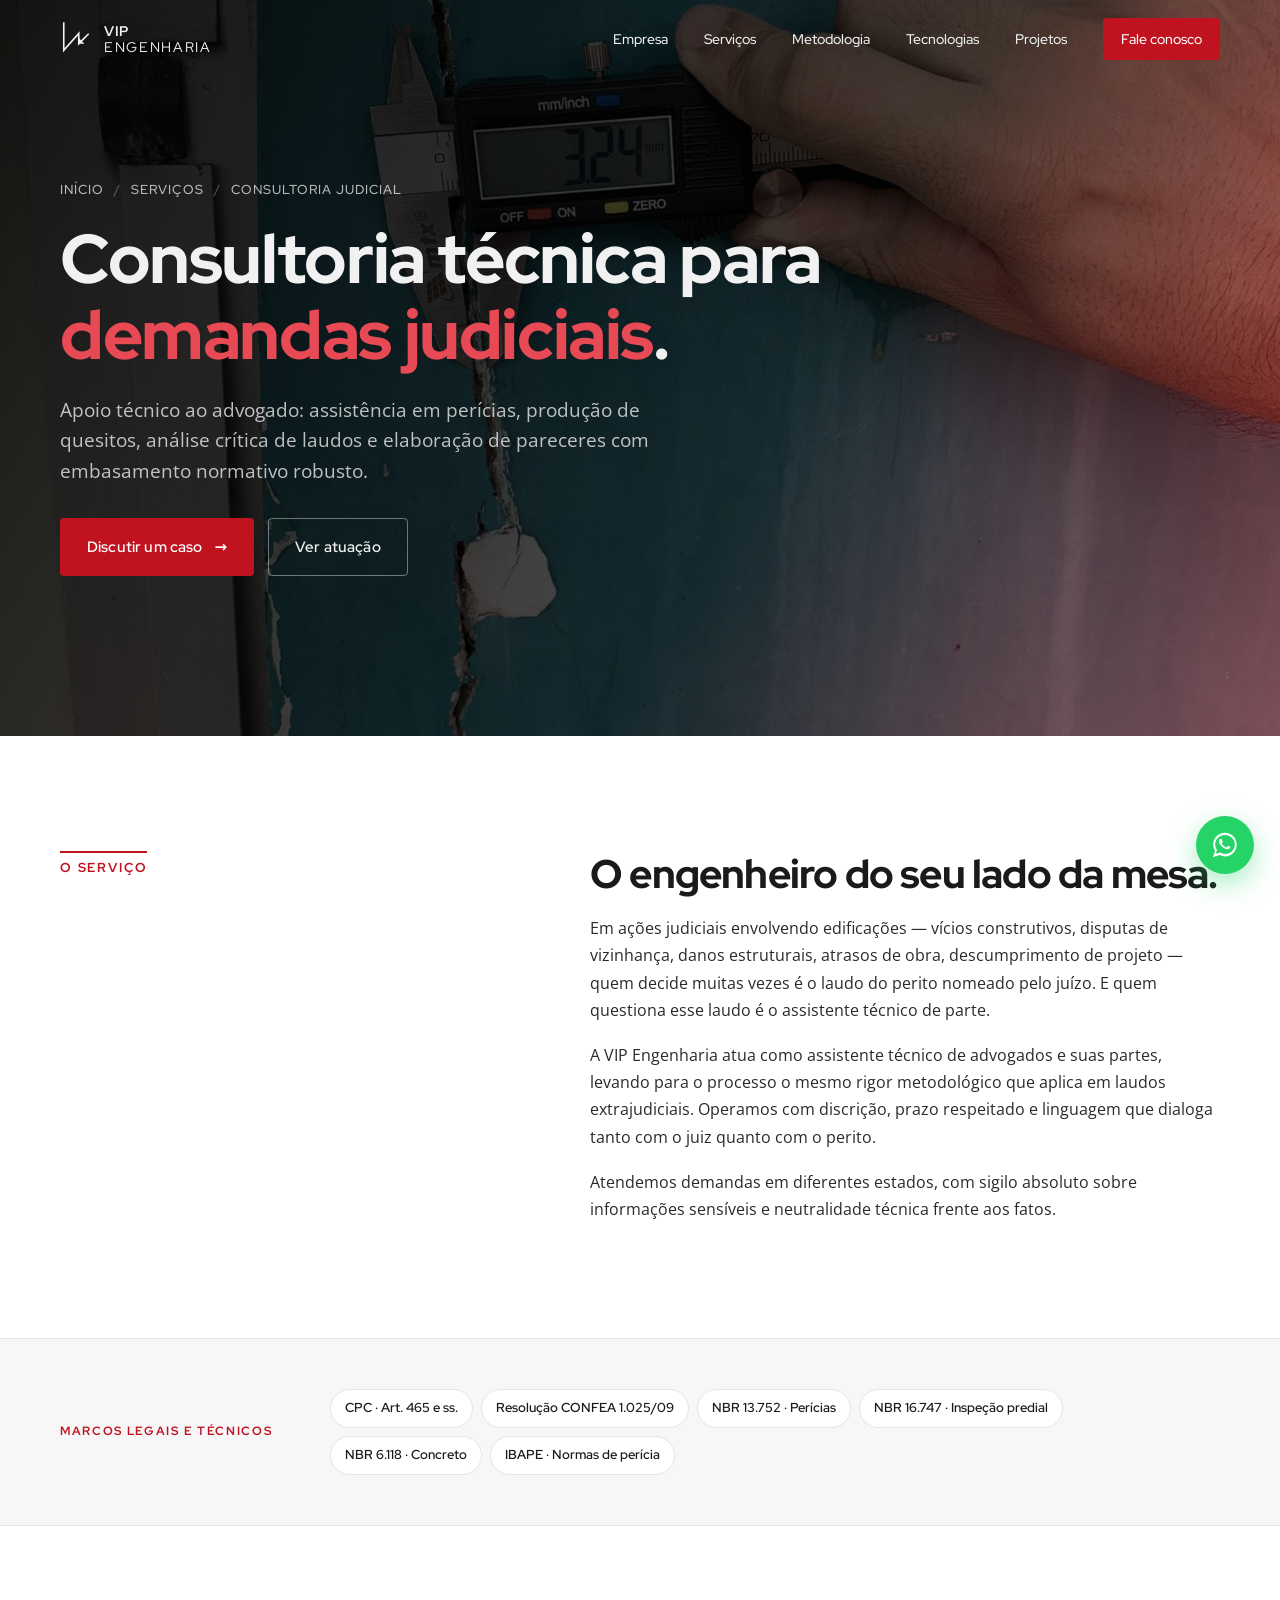
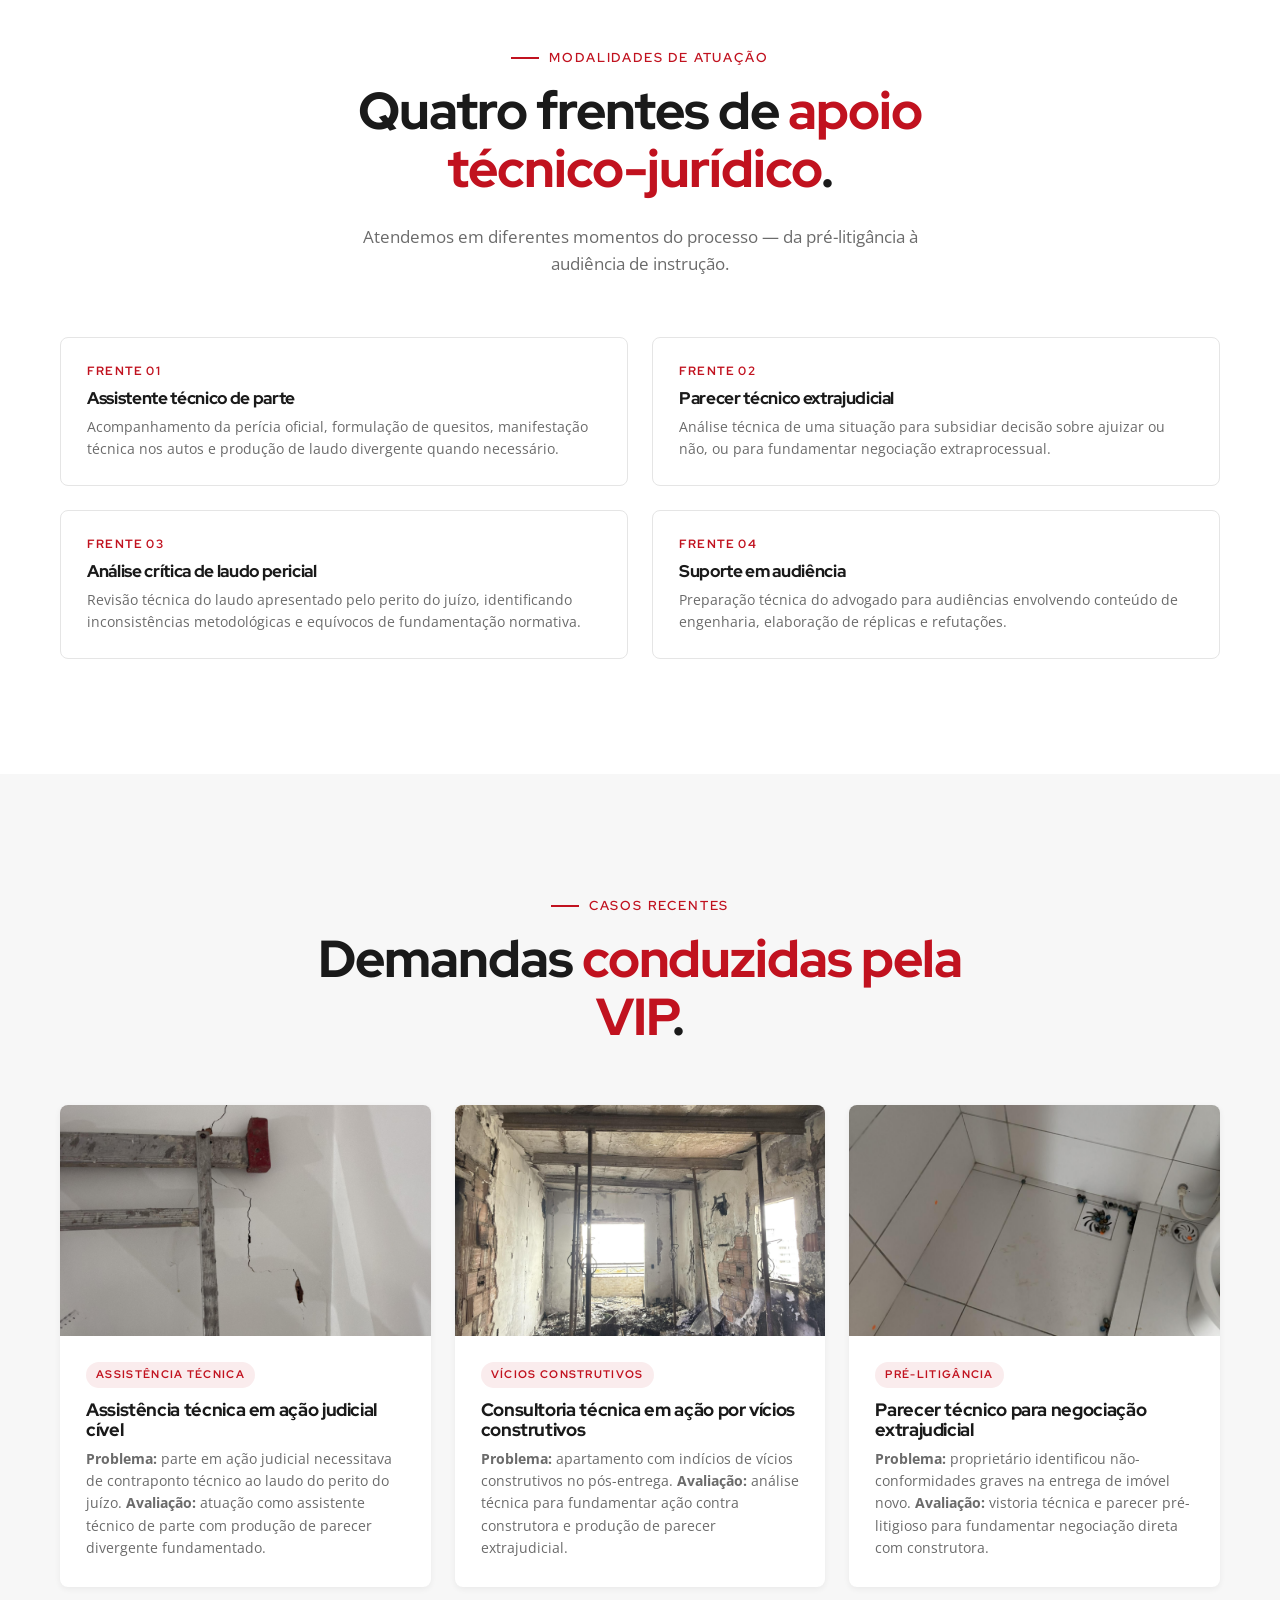
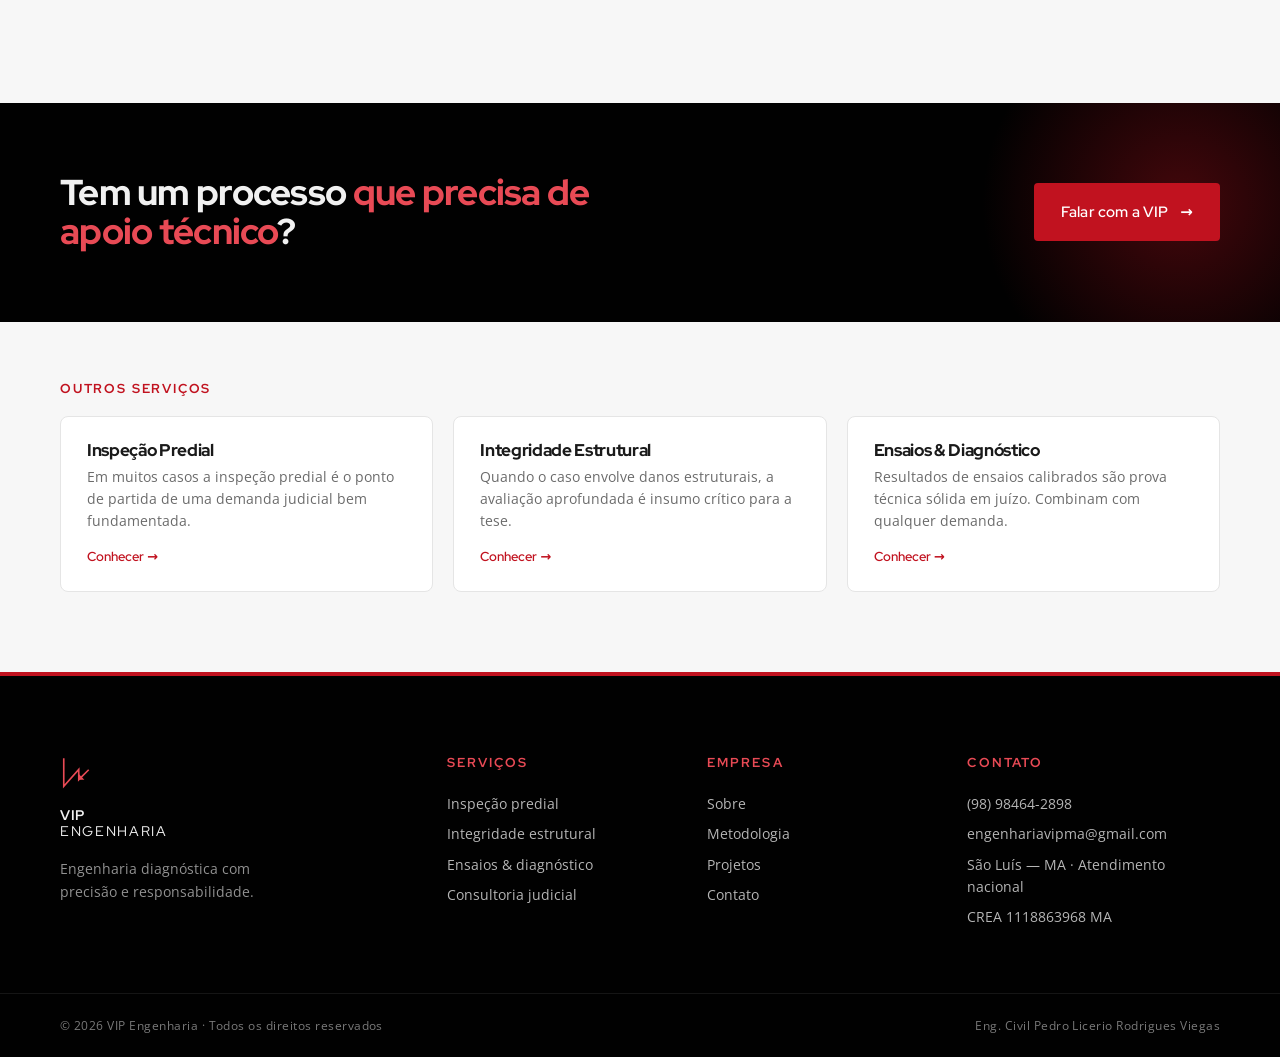
==== commit eacdb193: "Add files via upload" ====
--- a/servicos/consultoria-judicial.html
+++ b/servicos/consultoria-judicial.html
@@ -37,7 +37,7 @@
 
     <section class="inner-hero">
         <div class="inner-hero-media" aria-hidden="true">
-            <img src="../assets/img/proj-cobranca-claro.jpg" alt="">
+            <img src="../assets/img/paquimetro-fissura.jpg" alt="">
         </div>
         <div class="container">
             <nav class="breadcrumb" aria-label="Trilha de navegação">
@@ -123,7 +123,7 @@
             </div>
             <div class="projects-grid">
                 <article class="project">
-                    <div class="project-img"><img src="../assets/img/proj-cobranca-claro.jpg" alt=""></div>
+                    <div class="project-img"><img src="../assets/img/11.JPEG" alt=""></div>
                     <div class="project-meta">
                         <span class="project-tag">Assistência técnica</span>
                         <h3>Assistência técnica em ação judicial cível</h3>
@@ -131,7 +131,7 @@
                     </div>
                 </article>
                 <article class="project">
-                    <div class="project-img"><img src="../assets/img/proj-reforco-apto.jpg" alt=""></div>
+                    <div class="project-img"><img src="../assets/img/7.JPEG" alt=""></div>
                     <div class="project-meta">
                         <span class="project-tag">Vícios construtivos</span>
                         <h3>Consultoria técnica em ação por vícios construtivos</h3>
@@ -139,7 +139,7 @@
                     </div>
                 </article>
                 <article class="project">
-                    <div class="project-img"><img src="../assets/img/proj-vistoria-entrega.jpg" alt=""></div>
+                    <div class="project-img"><img src="../assets/img/13.JPEG" alt=""></div>
                     <div class="project-meta">
                         <span class="project-tag">Pré-litigância</span>
                         <h3>Parecer técnico para negociação extrajudicial</h3>
@@ -206,7 +206,7 @@
             </div>
             <div class="footer-col">
                 <h5>Contato</h5>
-                <a href="https://wa.me/5598988211191">(98) 98821-1191</a>
+                <a href="https://wa.me/5598984642898">(98) 98464-2898</a>
                 <a href="mailto:engenhariavipma@gmail.com">engenhariavipma@gmail.com</a>
                 <span>São Luís — MA · Atendimento nacional</span>
                 <span>CREA 1118863968 MA</span>
@@ -220,7 +220,7 @@
         </div>
     </footer>
 
-    <a href="https://wa.me/5598988211191" class="floating-wa" aria-label="Falar no WhatsApp">
+    <a href="https://wa.me/5598984642898" class="floating-wa" aria-label="Falar no WhatsApp">
         <svg viewBox="0 0 32 32" fill="currentColor" aria-hidden="true"><path d="M16 3C9 3 3.5 8.5 3.5 15.4c0 2.4.7 4.7 1.9 6.7L3 29l7.2-2.3c1.8 1 3.8 1.5 5.8 1.5 7 0 12.5-5.5 12.5-12.4S23 3 16 3zm0 22.6c-1.9 0-3.7-.5-5.3-1.5l-.4-.2-4.3 1.4 1.4-4.1-.3-.4a10.1 10.1 0 01-1.6-5.4c0-5.6 4.6-10.2 10.5-10.2s10.5 4.6 10.5 10.2-4.6 10.2-10.5 10.2zm5.8-7.6c-.3-.2-1.9-.9-2.2-1s-.5-.2-.7.2c-.2.3-.8 1-1 1.2-.2.2-.4.2-.7.1-.3-.2-1.4-.5-2.6-1.6-1-.9-1.6-1.9-1.8-2.3-.2-.3 0-.5.1-.7.1-.1.3-.4.4-.5.1-.2.2-.3.3-.5.1-.2 0-.4 0-.5l-1-2.4c-.3-.6-.5-.5-.7-.5h-.6c-.2 0-.5.1-.8.4s-1 1-1 2.4 1 2.8 1.2 3 2.1 3.2 5 4.5c.7.3 1.3.5 1.7.6.7.2 1.3.2 1.8.1.6-.1 1.9-.8 2.1-1.5.3-.7.3-1.3.2-1.5-.1-.1-.3-.2-.6-.3z"/></svg>
     </a>
 
--- a/styles.css
+++ b/styles.css
@@ -918,7 +918,9 @@
     transform: translateY(-6px);
     box-shadow: var(--shadow);
 }
-.project-img {
+.project-img,
+.project-slider {
+    position: relative;
     overflow: hidden;
     aspect-ratio: 16/10;
     background: #ddd;
@@ -929,6 +931,102 @@
     transition: transform .6s var(--ease);
 }
 .project:hover .project-img img { transform: scale(1.06); }
+
+/* Carrossel de fotos dos projetos */
+.project-slides {
+    display: flex;
+    width: 100%;
+    height: 100%;
+    transition: transform .55s cubic-bezier(.4, 0, .2, 1);
+    will-change: transform;
+}
+.project-slides > img {
+    flex: 0 0 100%;
+    width: 100%;
+    height: 100%;
+    object-fit: cover;
+    display: block;
+    user-select: none;
+    -webkit-user-drag: none;
+}
+.slider-btn {
+    position: absolute;
+    top: 50%;
+    transform: translateY(-50%);
+    width: 38px;
+    height: 38px;
+    border-radius: 50%;
+    background: rgba(20, 20, 22, .55);
+    color: #fff;
+    border: 0;
+    cursor: pointer;
+    z-index: 3;
+    display: flex;
+    align-items: center;
+    justify-content: center;
+    padding: 0;
+    line-height: 1;
+    -webkit-backdrop-filter: blur(4px);
+    backdrop-filter: blur(4px);
+    transition: background .2s, transform .2s, opacity .2s;
+    opacity: .85;
+}
+.slider-btn:hover,
+.slider-btn:focus-visible {
+    background: rgba(20, 20, 22, .9);
+    transform: translateY(-50%) scale(1.06);
+    opacity: 1;
+    outline: none;
+}
+.slider-btn svg {
+    width: 18px;
+    height: 18px;
+    stroke: currentColor;
+    fill: none;
+    stroke-width: 2.4;
+    stroke-linecap: round;
+    stroke-linejoin: round;
+}
+.slider-btn--prev { left: 12px; }
+.slider-btn--next { right: 12px; }
+
+.slider-dots {
+    position: absolute;
+    bottom: 12px;
+    left: 0; right: 0;
+    display: flex;
+    justify-content: center;
+    gap: 6px;
+    z-index: 3;
+    pointer-events: none;
+}
+.slider-dot {
+    width: 8px;
+    height: 8px;
+    border-radius: 50%;
+    background: rgba(255, 255, 255, .55);
+    border: 1px solid rgba(0, 0, 0, .2);
+    cursor: pointer;
+    padding: 0;
+    transition: background .2s, transform .2s;
+    pointer-events: auto;
+}
+.slider-dot.is-active {
+    background: #fff;
+    transform: scale(1.25);
+}
+
+/* Esconde controles quando há só 1 foto */
+.project-slider[data-count="1"] .slider-btn,
+.project-slider[data-count="1"] .slider-dots {
+    display: none;
+}
+
+@media (max-width: 600px) {
+    .slider-btn { width: 34px; height: 34px; }
+    .slider-btn--prev { left: 8px; }
+    .slider-btn--next { right: 8px; }
+}
 .project-meta { padding: 24px 26px 28px; }
 .project-tag {
     display: inline-block;
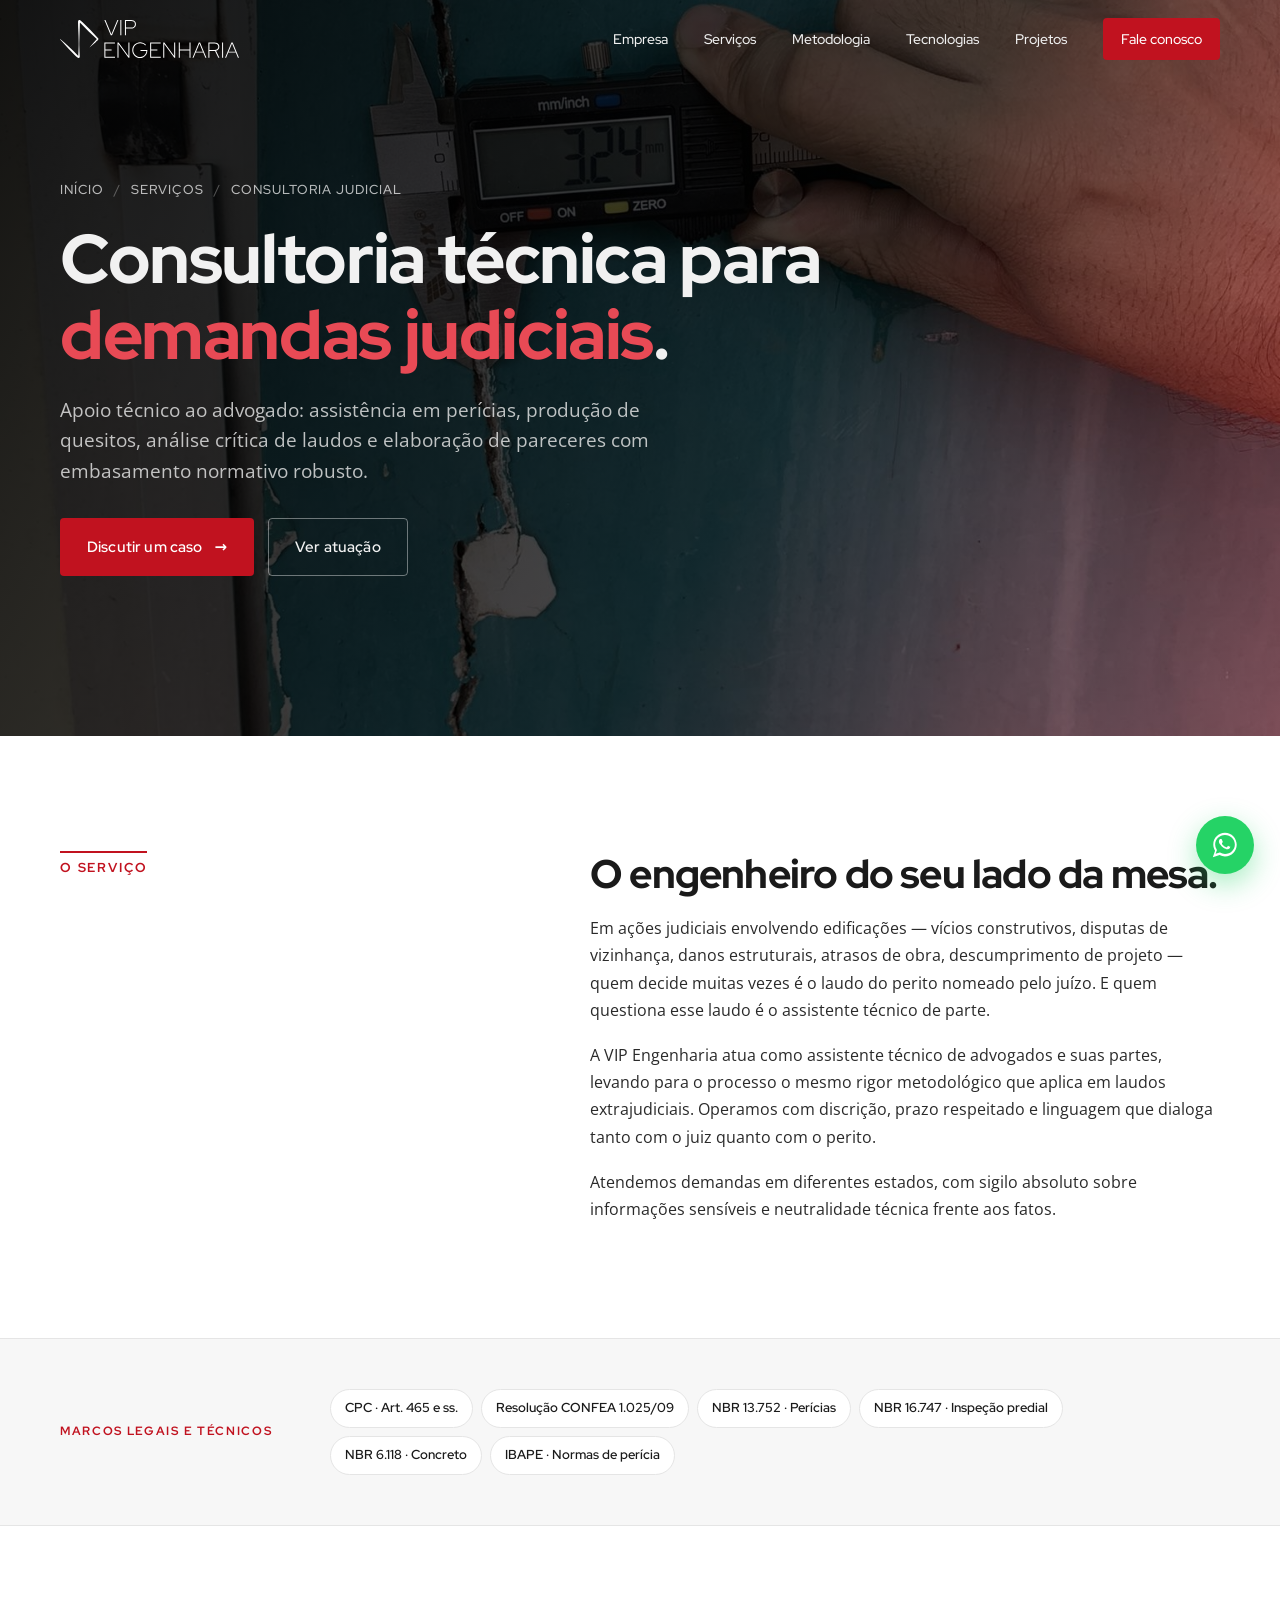
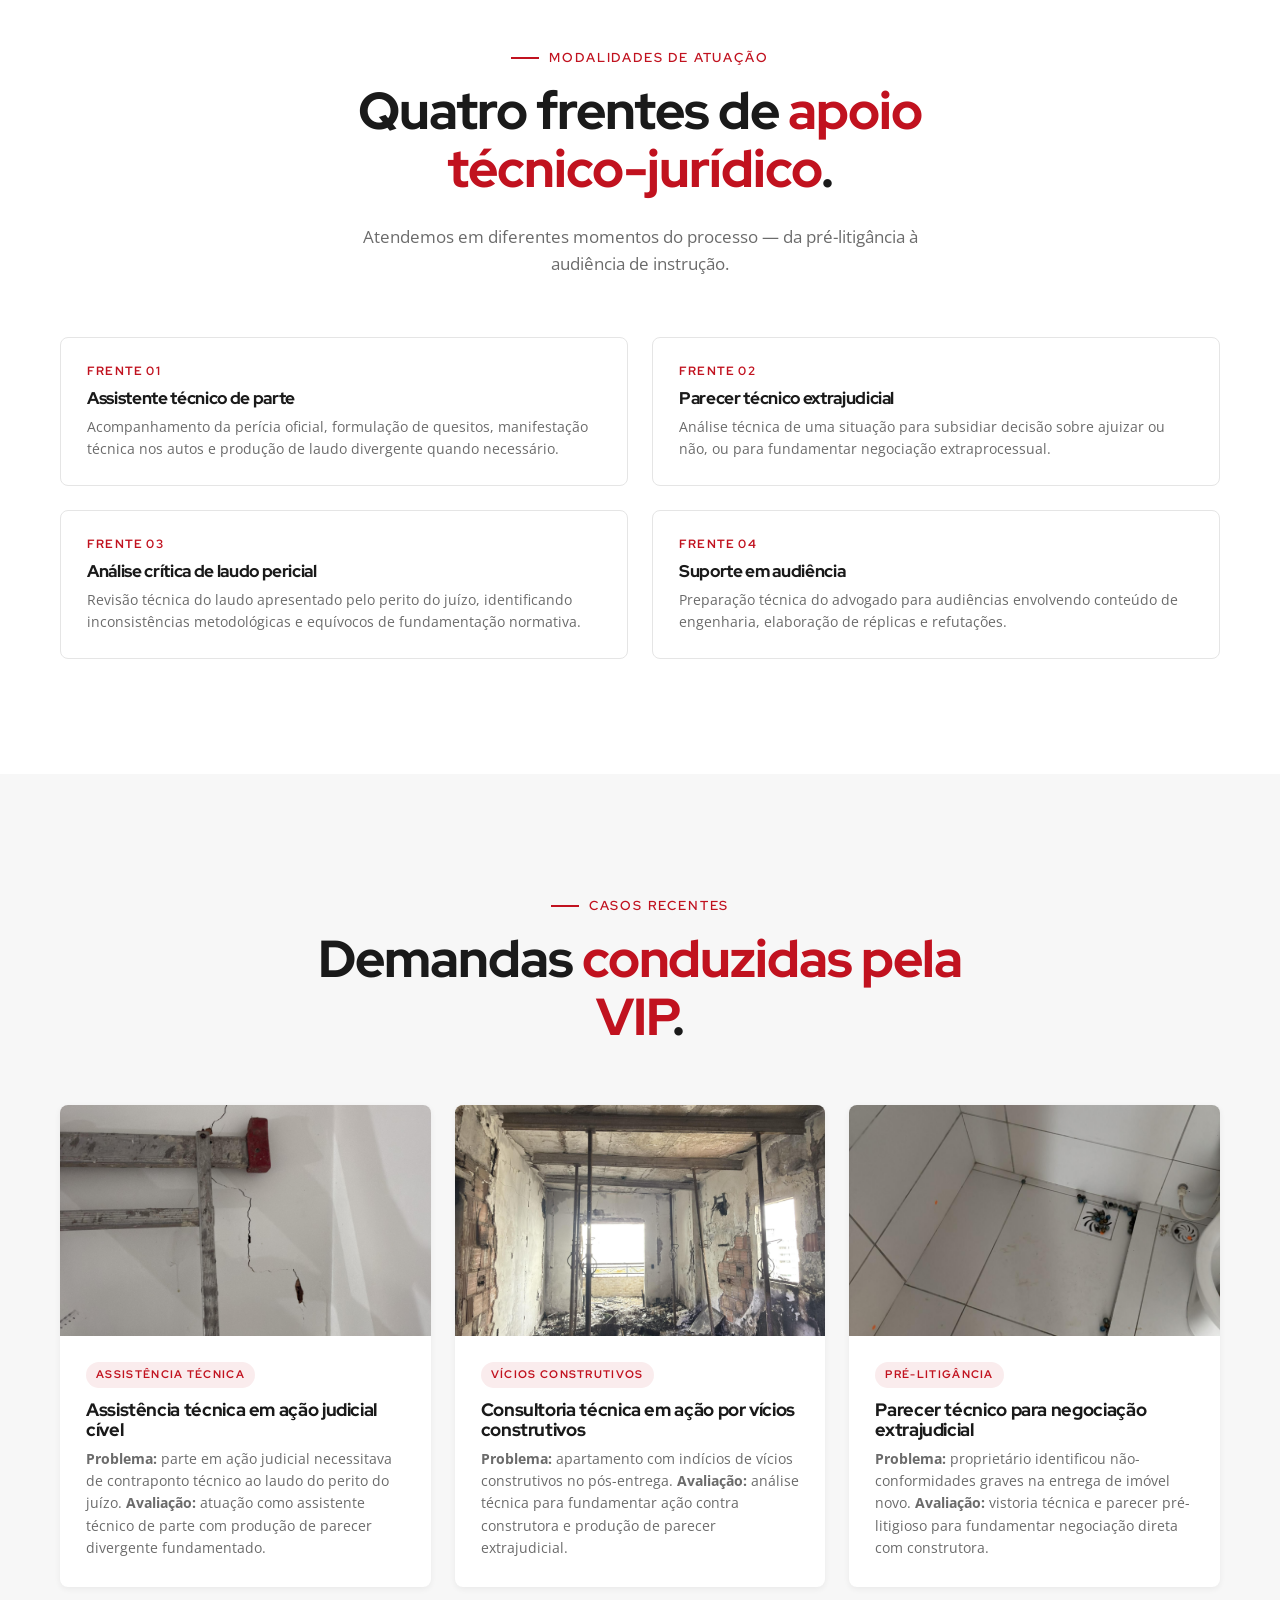
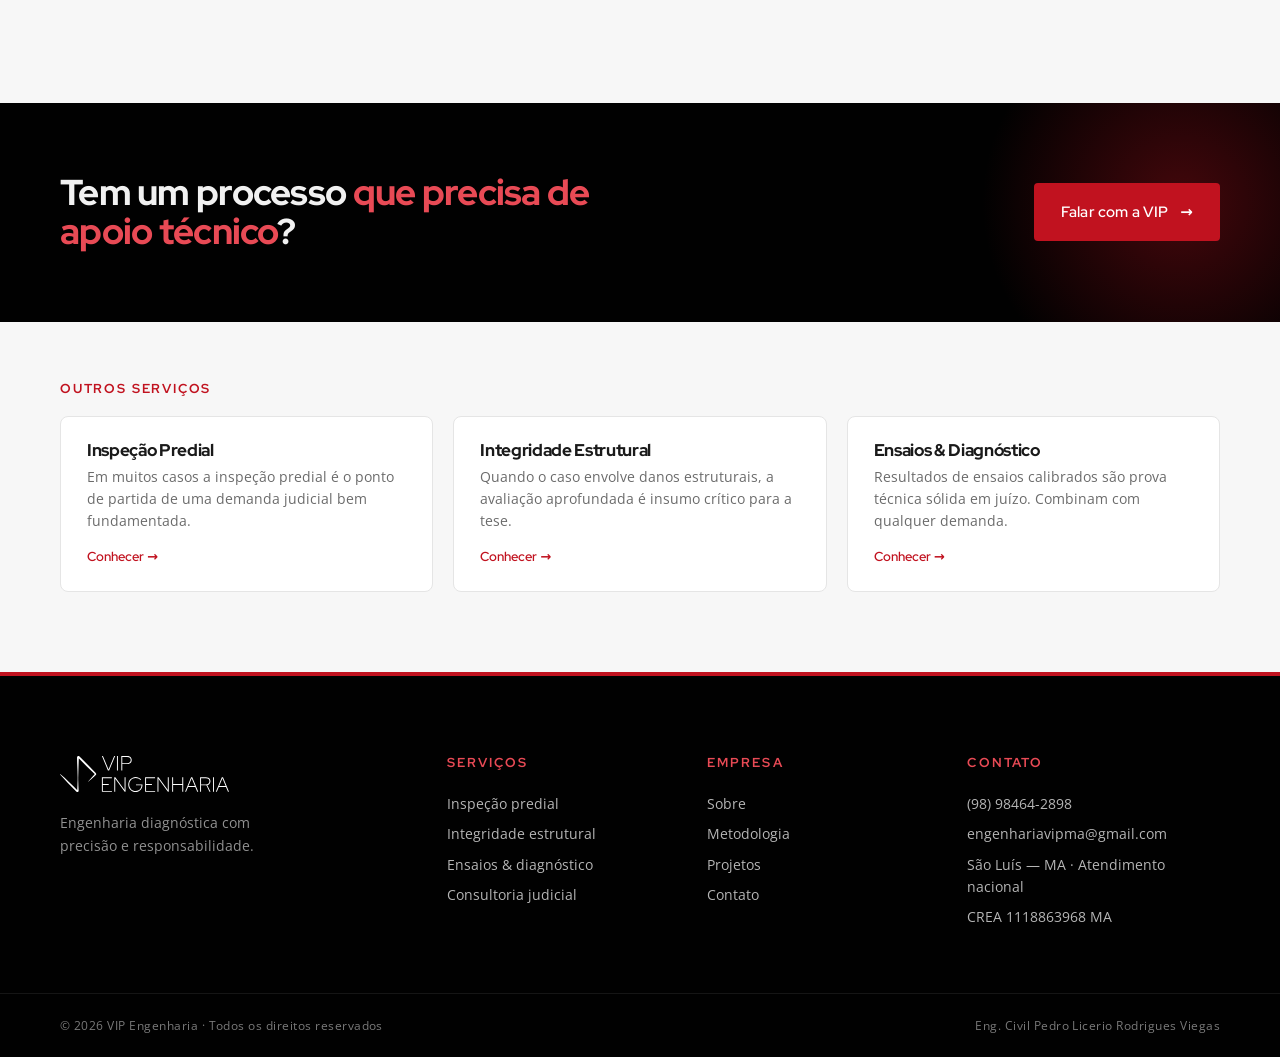
==== commit bea6789d: "Add files via upload" ====
--- a/servicos/consultoria-judicial.html
+++ b/servicos/consultoria-judicial.html
@@ -15,11 +15,7 @@
     <header class="site-header is-scrolled" id="siteHeader">
         <div class="container header-inner">
             <a href="../index.html" class="brand" aria-label="VIP Engenharia — início">
-                <svg class="brand-mark" viewBox="0 0 64 80" xmlns="http://www.w3.org/2000/svg" aria-hidden="true">
-                    <path d="M8 6 L8 64 L40 28 L40 50 L60 30" fill="none" stroke="currentColor" stroke-width="3.5" stroke-linecap="square" stroke-linejoin="miter"/>
-                    <path d="M40 50 L52 50 L40 38 Z" fill="currentColor" stroke="none"/>
-                </svg>
-                <span class="brand-text"><strong>VIP</strong><em>ENGENHARIA</em></span>
+                <img class="brand-logo" src="../assets/img/LOGO%20VERT.svg" alt="VIP Engenharia">
             </a>
             <button class="nav-toggle" id="navToggle" aria-label="Abrir menu" aria-expanded="false">
                 <span></span><span></span><span></span>
@@ -183,11 +179,7 @@
     <footer class="site-footer">
         <div class="container footer-inner">
             <div class="footer-brand">
-                <svg class="brand-mark" viewBox="0 0 64 80" xmlns="http://www.w3.org/2000/svg" aria-hidden="true">
-                    <path d="M8 6 L8 64 L40 28 L40 50 L60 30" fill="none" stroke="currentColor" stroke-width="3.5" stroke-linecap="square" stroke-linejoin="miter"/>
-                    <path d="M40 50 L52 50 L40 38 Z" fill="currentColor" stroke="none"/>
-                </svg>
-                <span class="brand-text"><strong>VIP</strong><em>ENGENHARIA</em></span>
+                <img class="brand-logo brand-logo--footer" src="../assets/img/LOGO%20VERT.svg" alt="VIP Engenharia">
                 <p class="footer-tagline">Engenharia diagnóstica com precisão e responsabilidade.</p>
             </div>
             <div class="footer-col">
--- a/styles.css
+++ b/styles.css
@@ -206,12 +206,39 @@
     gap: 14px;
     color: var(--c-white);
     transition: color .3s var(--ease);
+    text-decoration: none;
 }
 .site-header.is-scrolled .brand { color: var(--c-red); }
+
+/* Logo principal (header e footer) — usa o SVG real do cliente */
+.brand-logo {
+    height: 38px;
+    width: auto;
+    display: block;
+    flex-shrink: 0;
+    /* No hero (fundo escuro) o logo fica branco */
+    filter: brightness(0) invert(1);
+    transition: filter .3s var(--ease), height .3s var(--ease);
+}
+.site-header.is-scrolled .brand-logo {
+    /* Quando rola, mostra o vermelho original da marca */
+    filter: none;
+    height: 32px;
+}
+.brand-logo--footer {
+    height: 36px;
+    /* No footer escuro, mantém branco */
+    filter: brightness(0) invert(1);
+}
+
 .brand-mark {
-    width: 30px; height: 38px;
+    width: 30px;
+    height: 38px;
     flex-shrink: 0;
+    flex-grow: 0;
+    aspect-ratio: 64 / 80;
     color: currentColor;
+    display: block;
 }
 .brand-text {
     font-family: var(--ff-display);
@@ -922,7 +949,7 @@
 .project-slider {
     position: relative;
     overflow: hidden;
-    aspect-ratio: 16/10;
+    aspect-ratio: 16 / 10;
     background: #ddd;
 }
 .project-img img {
@@ -935,6 +962,9 @@
 /* Carrossel de fotos dos projetos */
 .project-slides {
     display: flex;
+    flex-direction: row;
+    flex-wrap: nowrap;
+    align-items: stretch;
     width: 100%;
     height: 100%;
     transition: transform .55s cubic-bezier(.4, 0, .2, 1);
@@ -942,9 +972,11 @@
 }
 .project-slides > img {
     flex: 0 0 100%;
+    min-width: 100%;
     width: 100%;
     height: 100%;
     object-fit: cover;
+    object-position: center;
     display: block;
     user-select: none;
     -webkit-user-drag: none;
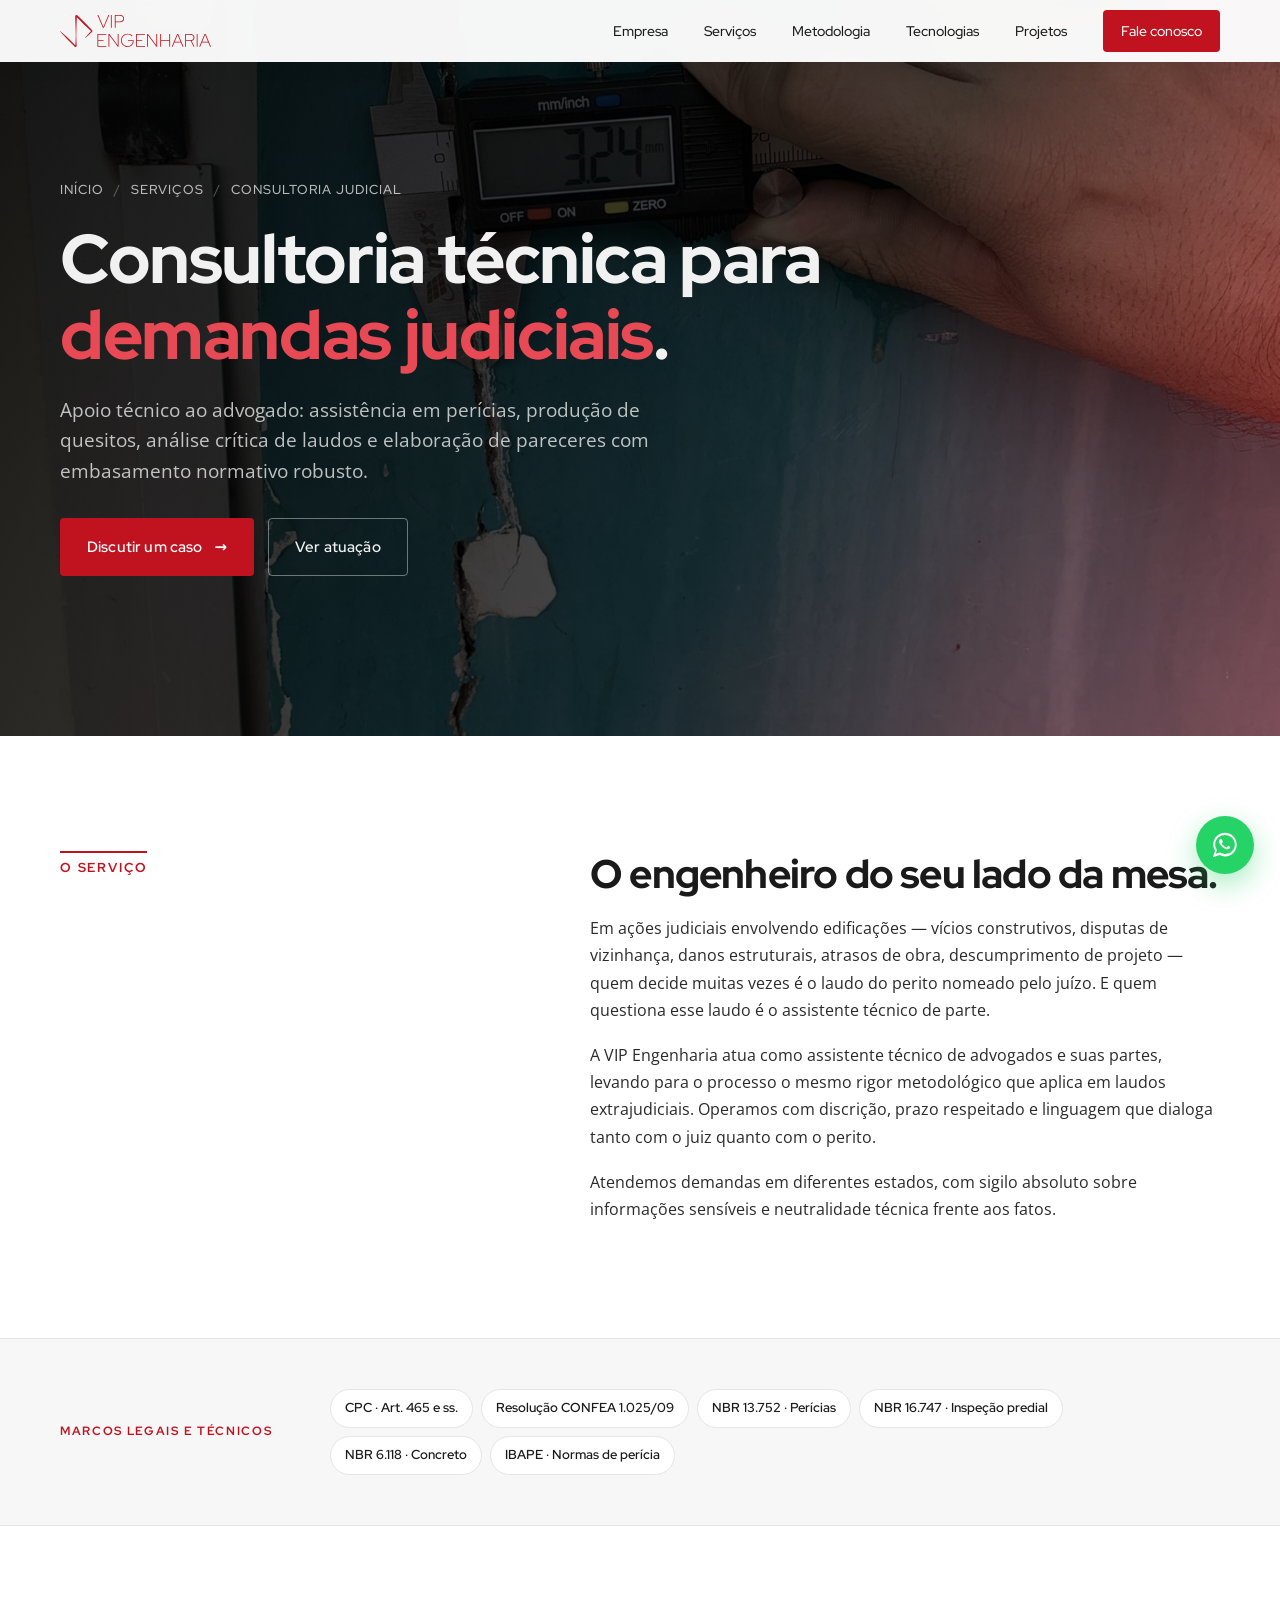
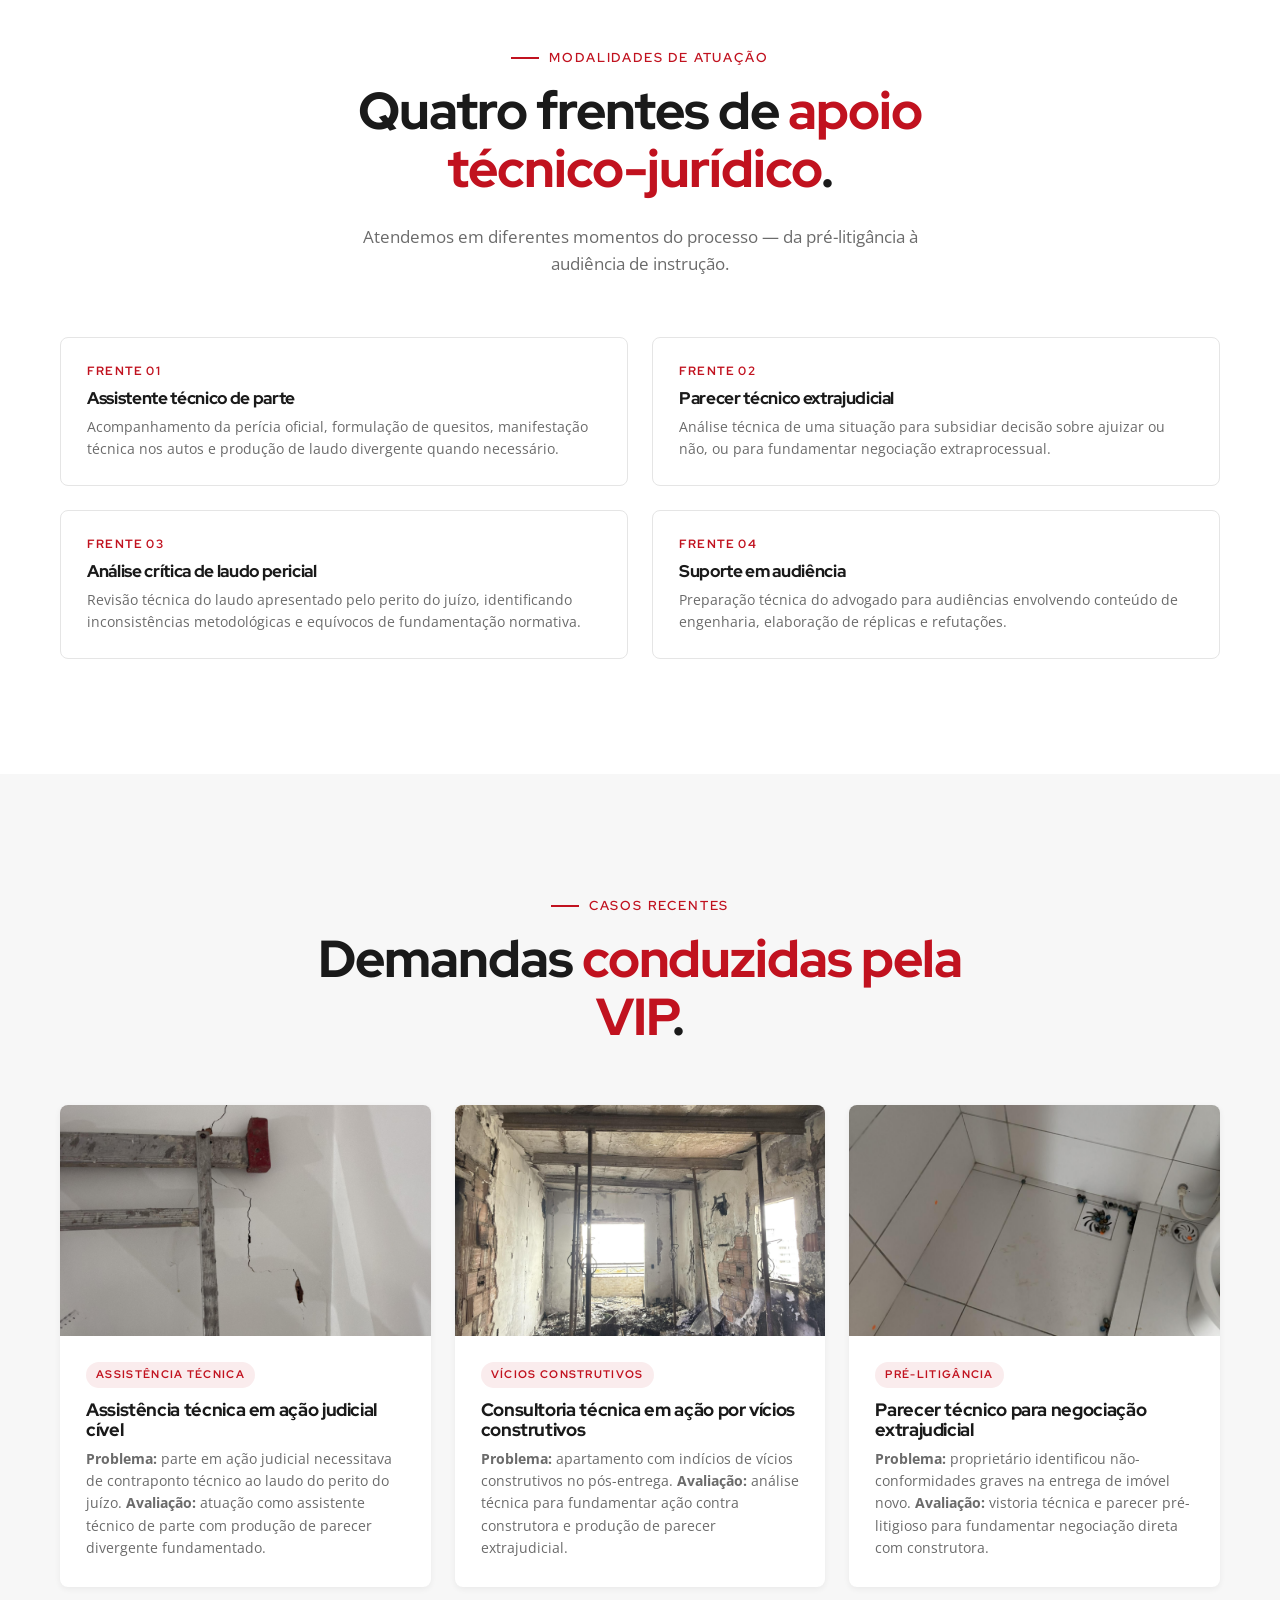
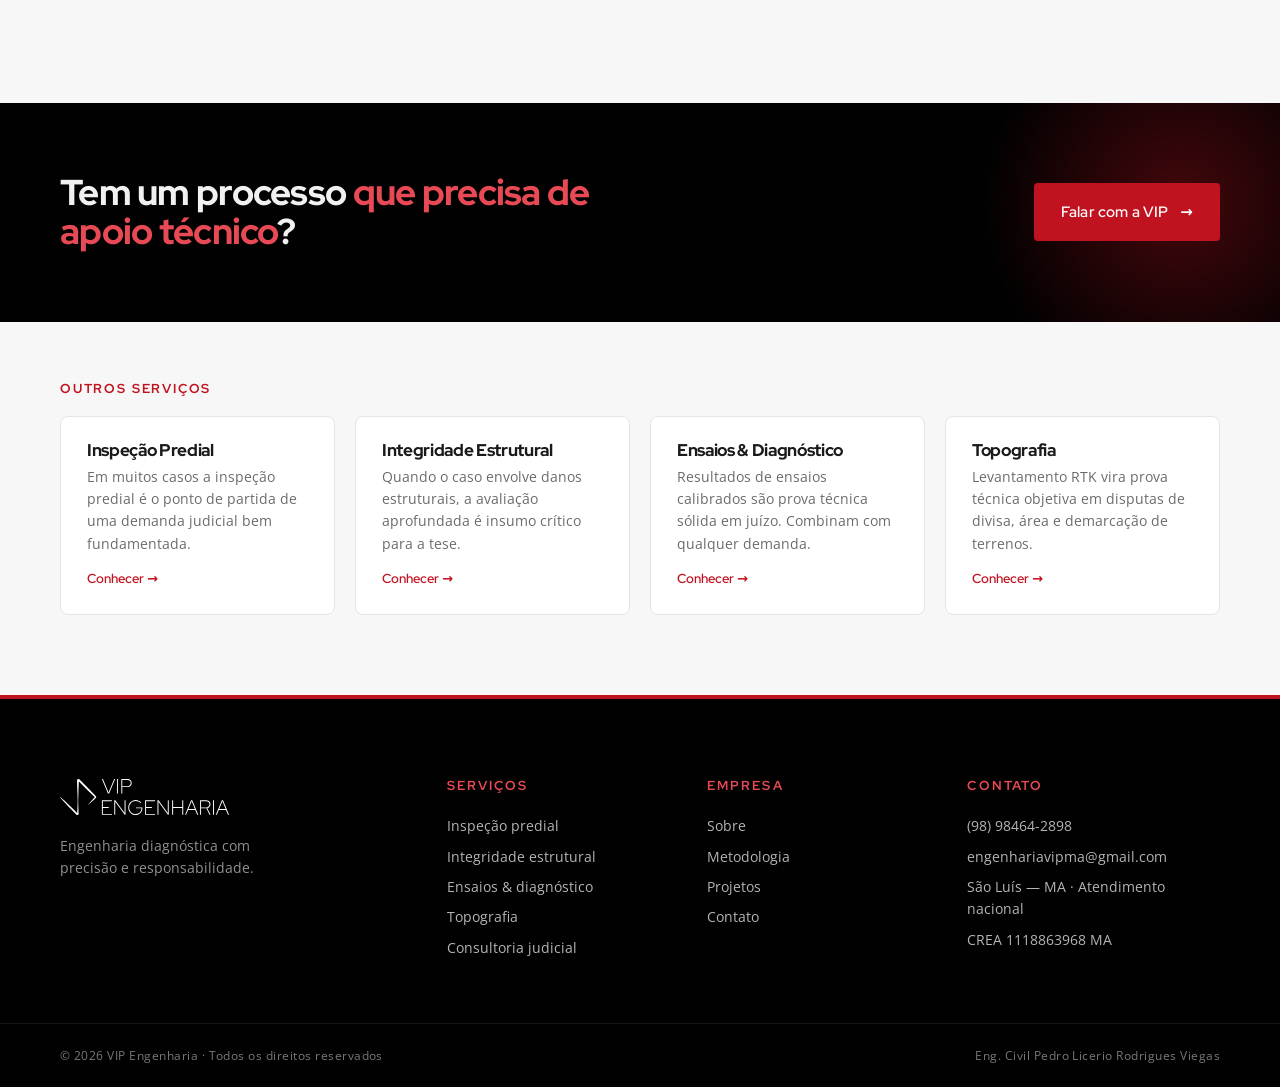
==== commit 96203303: "Add files via upload" ====
--- a/servicos/consultoria-judicial.html
+++ b/servicos/consultoria-judicial.html
@@ -1,6 +1,14 @@
 <!DOCTYPE html>
 <html lang="pt-BR">
 <head>
+    <!-- Google tag (gtag.js) -->
+    <script async src="https://www.googletagmanager.com/gtag/js?id=AW-18138030541"></script>
+    <script>
+      window.dataLayer = window.dataLayer || [];
+      function gtag(){dataLayer.push(arguments);}
+      gtag('js', new Date());
+      gtag('config', 'AW-18138030541');
+    </script>
     <meta charset="UTF-8">
     <meta name="viewport" content="width=device-width, initial-scale=1.0">
     <meta name="description" content="Consultoria técnica judicial VIP Engenharia — assistência técnica de parte, pareceres e produção de provas em demandas envolvendo edificações.">
@@ -156,7 +164,7 @@
     <section class="related">
         <div class="container">
             <h3>Outros serviços</h3>
-            <div class="related-grid">
+            <div class="related-grid related-grid--4">
                 <a href="inspecao-predial.html" class="related-card">
                     <h4>Inspeção Predial</h4>
                     <p>Em muitos casos a inspeção predial é o ponto de partida de uma demanda judicial bem fundamentada.</p>
@@ -170,6 +178,11 @@
                 <a href="ensaios-diagnostico.html" class="related-card">
                     <h4>Ensaios &amp; Diagnóstico</h4>
                     <p>Resultados de ensaios calibrados são prova técnica sólida em juízo. Combinam com qualquer demanda.</p>
+                    <span>Conhecer →</span>
+                </a>
+                <a href="topografia.html" class="related-card">
+                    <h4>Topografia</h4>
+                    <p>Levantamento RTK vira prova técnica objetiva em disputas de divisa, área e demarcação de terrenos.</p>
                     <span>Conhecer →</span>
                 </a>
             </div>
@@ -187,6 +200,7 @@
                 <a href="inspecao-predial.html">Inspeção predial</a>
                 <a href="integridade-estrutural.html">Integridade estrutural</a>
                 <a href="ensaios-diagnostico.html">Ensaios &amp; diagnóstico</a>
+                <a href="topografia.html">Topografia</a>
                 <a href="consultoria-judicial.html">Consultoria judicial</a>
             </div>
             <div class="footer-col">
--- a/styles.css
+++ b/styles.css
@@ -338,6 +338,20 @@
         margin: 12px var(--gutter);
         text-align: center;
     }
+
+    /* -----------------------------------------------------------------
+       Mobile: substitui a "faixa branca" do header rolado por uma
+       barra escura translúcida, mantendo o logo BRANCO sempre. Assim
+       o header combina com o tema escuro do site em qualquer rolagem.
+       ----------------------------------------------------------------- */
+    .site-header.is-scrolled::before {
+        background: rgba(1, 1, 1, .85);
+        backdrop-filter: blur(10px);
+        box-shadow: 0 4px 20px rgba(0,0,0,.25);
+    }
+    .site-header.is-scrolled .brand { color: var(--c-white); }
+    .site-header.is-scrolled .brand-logo { filter: brightness(0) invert(1); }
+    .site-header.is-scrolled .nav-toggle { color: var(--c-white); }
 }
 
 /* ==========================================================================
@@ -677,6 +691,12 @@
 .services-grid--4 {
     grid-template-columns: repeat(4, 1fr);
 }
+.services-grid--5 {
+    grid-template-columns: repeat(5, 1fr);
+}
+@media (max-width: 1300px) {
+    .services-grid--5 { grid-template-columns: repeat(3, 1fr); }
+}
 @media (max-width: 1100px) {
     .services-grid--4 { grid-template-columns: repeat(2, 1fr); }
 }
@@ -684,7 +704,8 @@
     .services-grid { grid-template-columns: 1fr; }
 }
 @media (max-width: 600px) {
-    .services-grid--4 { grid-template-columns: 1fr; }
+    .services-grid--4,
+    .services-grid--5 { grid-template-columns: 1fr; }
 }
 
 .service-card {
@@ -1725,6 +1746,8 @@
     grid-template-columns: repeat(3, 1fr);
     gap: 20px;
 }
+.related-grid--4 { grid-template-columns: repeat(4, 1fr); }
+@media (max-width: 1000px) { .related-grid--4 { grid-template-columns: repeat(2, 1fr); } }
 @media (max-width: 800px) { .related-grid { grid-template-columns: 1fr; } }
 .related-card {
     background: #fff;
